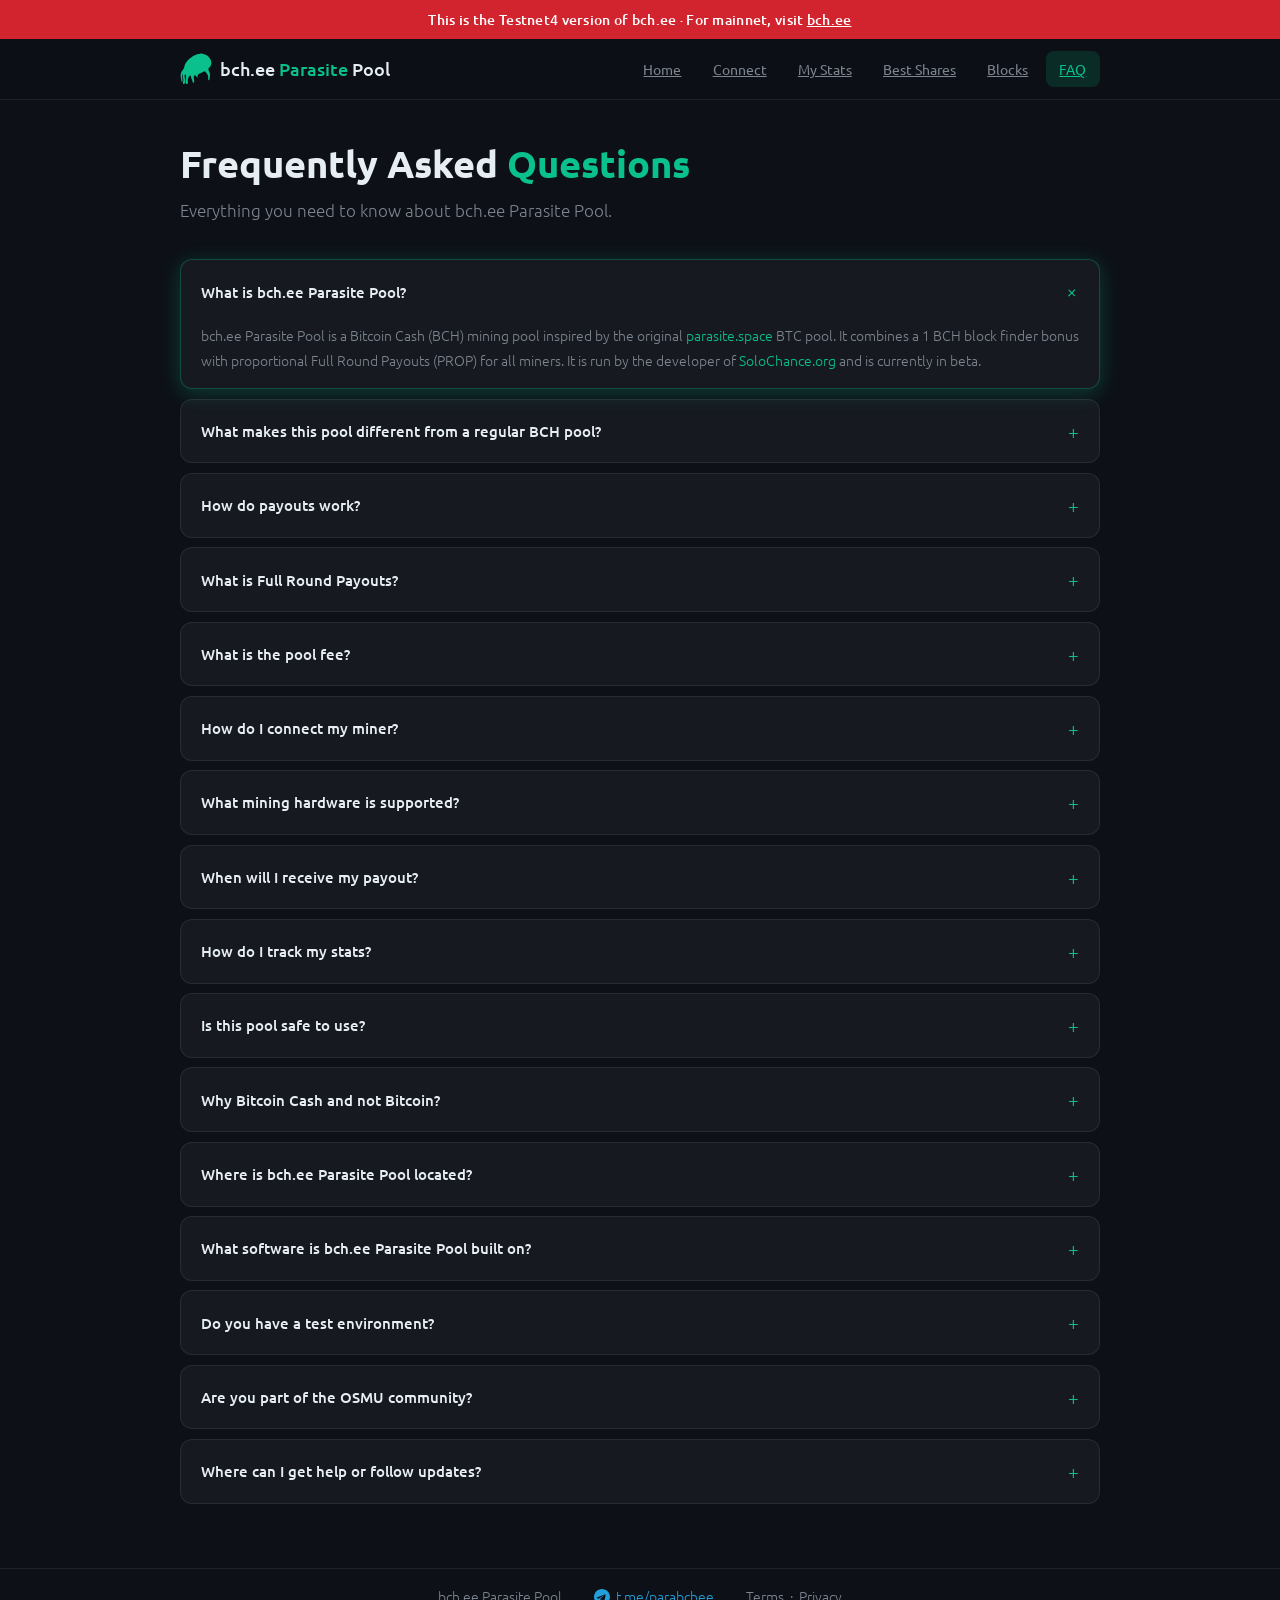
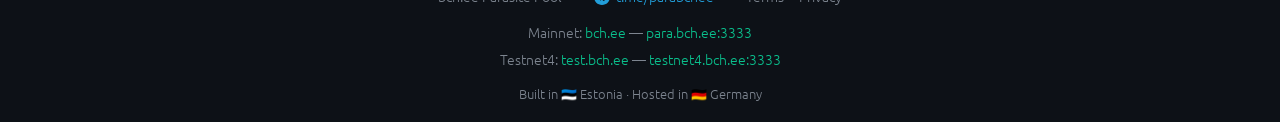
==== faq.html @ 2a112695 "Label footer's testnet line as Testnet4, not Testnet" ====
<!DOCTYPE html>
<html lang="en">
<head>
  <meta charset="UTF-8" />
  <meta name="viewport" content="width=device-width, initial-scale=1.0" />
  <title>FAQ — bch.ee Parasite Pool | Bitcoin Cash Mining Pool</title>
  <meta name="description" content="Frequently asked questions about bch.ee Parasite Pool — how payouts work, fees, hardware, Full Round Payouts, and how to connect your miner." />
  <meta property="og:title" content="FAQ — bch.ee Parasite Pool" />
  <meta property="og:description" content="Everything you need to know about bch.ee Parasite Pool — payouts, fees, hardware support, and how to get started mining Bitcoin Cash." />
  <meta property="og:image" content="https://test.bch.ee/og-image.png" />
  <meta property="og:image:width" content="1200" />
  <meta property="og:image:height" content="630" />
  <meta property="og:url" content="https://test.bch.ee/faq.html" />
  <meta property="og:type" content="website" />
  <meta property="og:site_name" content="bch.ee Parasite Pool" />
  <meta name="twitter:card" content="summary_large_image" />
  <meta name="twitter:title" content="FAQ — bch.ee Parasite Pool" />
  <meta name="twitter:description" content="Frequently asked questions about bch.ee Parasite Pool — how payouts work, fees, hardware, Full Round Payouts, and how to connect your miner." />
  <meta name="twitter:image" content="https://test.bch.ee/og-image.png" />
  <link rel="canonical" href="https://test.bch.ee/faq.html" />
  <link rel="icon" type="image/x-icon" href="favicon.ico" />
  <link rel="icon" type="image/svg+xml" href="logo.svg" />
  <link rel="apple-touch-icon" href="parasite-logo.png" />
  <link rel="preconnect" href="https://fonts.googleapis.com" />
  <link rel="preconnect" href="https://fonts.gstatic.com" crossorigin />
  <link href="https://fonts.googleapis.com/css2?family=Ubuntu:wght@300;400;500;700&family=Ubuntu+Mono&display=swap" rel="stylesheet" />
  <link rel="stylesheet" href="style.css" />
</head>
<body>
<div class="site-topbar">
  <div class="testnet-banner" role="alert">This is the Testnet4 version of bch.ee &middot; For mainnet, visit <a href="https://bch.ee">bch.ee</a></div>

  <header class="header">
    <div class="container header-inner">
      <a href="/" class="logo">
        <img src="logo.svg" alt="bch.ee Parasite Pool" class="logo-icon" />
        <span class="logo-text">bch.ee <span class="accent">Parasite</span> Pool</span>
      </a>
      <nav class="nav">
        <a href="/" class="nav-btn">Home</a>
        <a href="/#connect" class="nav-btn">Connect</a>
        <a href="/#mystats" class="nav-btn">My Stats</a>
        <a href="/#bestshares" class="nav-btn">Best Shares</a>
        <a href="/#blocks" class="nav-btn">Blocks</a>
        <a href="/faq.html" class="nav-btn active">FAQ</a>
      </nav>
    </div>
  </header>
  </div>

  <main class="container">

    <div class="hero">
      <h1>Frequently Asked <span class="accent">Questions</span></h1>
      <p class="hero-sub">Everything you need to know about bch.ee Parasite Pool.</p>
    </div>

    <div class="faq-list">

      <details class="faq-item" open>
        <summary>What is bch.ee Parasite Pool?</summary>
        <p>bch.ee Parasite Pool is a Bitcoin Cash (BCH) mining pool inspired by the original <a href="https://parasite.space" target="_blank" rel="noopener">parasite.space</a> BTC pool. It combines a 1 BCH block finder bonus with proportional Full Round Payouts (PROP) for all miners. It is run by the developer of <a href="https://solochance.org" target="_blank" rel="noopener">SoloChance.org</a> and is currently in beta.</p>
      </details>

      <details class="faq-item">
        <summary>What makes this pool different from a regular BCH pool?</summary>
        <p>Most mining pools fall into one of two camps: <strong>solo pools</strong>, where you chase the full block reward alone with no guarantees, or <strong>proportional pools</strong>, where rewards are shared steadily but there is nothing to get excited about.</p>
        <p>bch.ee Parasite Pool gives you both. Every miner receives their fair proportional share of each block — no luck penalty, no dry spells. And on top of that, whoever finds the block walks away with an extra <strong>1 BCH bonus</strong> paid directly to them. The thrill of winning big, with the stability of regular payouts.</p>
      </details>

      <details class="faq-item">
        <summary>How do payouts work?</summary>
        <p>Every time a block is found, three things happen:</p>
        <ol class="faq-ol">
          <li><strong>1 BCH</strong> is paid to the miner who found the block, directly in the block's coinbase.</li>
          <li><strong>99% of (Block Reward + Tx Fees − 1 BCH)</strong> is split proportionally (PROP) among all miners based on their shares submitted since the last block — no minimum, even 1 sat is paid.</li>
          <li><strong>1%</strong> goes to the pool fee.</li>
        </ol>
        <p>The block finder receives both: the 1 BCH bonus, plus their own proportional share of the 99% like every other miner — all paid in that same coinbase transaction. It's fully trustless — no pool-side ledger to trust, and no ongoing bookkeeping.</p>
      </details>

      <details class="faq-item">
        <summary>What is Full Round Payouts?</summary>
        <p>Full Round means every share submitted since the last block counts toward this round's payout — the window is the round itself, not a fixed number of shares or a fixed time limit that could cut off shares from early in the round or pull in shares from a previous one. One block found starts a new round; the next block found closes it. All shares within that round are counted equally and proportionally — this is known as a PROP (proportional) payment scheme.</p>
      </details>

      <details class="faq-item">
        <summary>What is the pool fee?</summary>
        <p>The effective fee is approximately <strong>~0.7%</strong> of the full block reward. The 1 BCH finder bonus is paid completely fee-free. The 1% fee applies only to the remaining distributable reward — so on a 3.125 BCH block, the fee is taken from 2.125 BCH, not the full amount.</p>
      </details>

      <details class="faq-item">
        <summary>How do I connect my miner?</summary>
        <p>Point your miner at <code>testnet4.bch.ee:3333</code>. Use your BCH address as the username, optionally followed by a worker name: <code>YOUR_BCH_ADDRESS.workername</code>. Password is <code>x</code>. See the <a href="/#connect">Connect page</a> for full examples including Bitaxe.</p>
      </details>

      <details class="faq-item">
        <summary>What mining hardware is supported?</summary>
        <p>Any SHA-256 mining hardware works — ASICs (Antminer, Whatsminer, Bitaxe, nerdQAxe, etc.) and CPU miners (cpuminer-opt). BCH uses the same SHA-256 algorithm as Bitcoin.</p>
      </details>

      <details class="faq-item">
        <summary>When will I receive my payout?</summary>
        <p>There's no separate "sending" step — both the 1 BCH finder bonus and your proportional share are placed directly as outputs in that block's own coinbase transaction the moment it's found. Coinbase outputs are spendable after 100 confirmations (~16.5 hours), per standard Bitcoin rules. There's no minimum payout: even 1 sat is paid, and there's no ongoing bookkeeping to wait on. Since the pool is in beta and has not yet found a block, there are no payouts yet.</p>
      </details>

      <details class="faq-item">
        <summary>How do I track my stats?</summary>
        <p>Go to the <a href="/#mystats">My Stats</a> page and enter your BCH address. It will show your hashrate, shares, and last activity. Stats are only available once the pool node finishes syncing.</p>
      </details>

      <details class="faq-item">
        <summary>Is this pool safe to use?</summary>
        <p>The pool is in beta. It is built on <a href="https://github.com/kanon1989/asicseer-pool" target="_blank" rel="noopener">asicseer-pool</a>, a fork of ckpool — established, open-source pool software. bch.ee Parasite Pool cannot be held responsible for losses, missed payouts, or service interruptions.</p>
      </details>

      <details class="faq-item">
        <summary>Why Bitcoin Cash and not Bitcoin?</summary>
        <p>From the beginning of <a href="https://solochance.org" target="_blank" rel="noopener">SoloChance.org</a>, the goal has always been to serve what is underserved — to find the gap the community hasn't filled yet. When SoloChance.org was being built, <a href="https://solochance.com" target="_blank" rel="noopener">SoloChance.com</a> had already been serving Bitcoin solo mining calculations for years. So the gap was Bitcoin Cash, and that's where SoloChance.org went.</p>
        <p>The same thinking applies here. Bitcoin Cash has regular pools, solo pools — everything you'd expect. The one thing it didn't have was a Parasite pool — something Bitcoin already had with <a href="https://parasite.space" target="_blank" rel="noopener">parasite.space</a>. The model is genuinely exciting, the gap was there, and no one had filled it yet. bch.ee Parasite Pool exists to change that.</p>
      </details>

      <details class="faq-item">
        <summary>Where is bch.ee Parasite Pool located?</summary>
        <p>The pool server runs in Frankfurt, Germany. Invoicing and domain purchases are handled through Estonia, thanks to the <a href="https://e-resident.gov.ee" target="_blank" rel="noopener">Estonian e-Residency</a> programme, which allows individuals to access EU digital services without being a resident. The operator lives somewhere else.</p>
      </details>

      <details class="faq-item">
        <summary>What software is bch.ee Parasite Pool built on?</summary>
        <p>It is built on <a href="https://github.com/cculianu/asicseer-pool" target="_blank" rel="noopener">asicseer-pool</a>, with the necessary modifications made for our setup. Asicseer-pool itself is based on the industry-standard <a href="https://bitbucket.org/ckolivas/ckpool/src/master/" target="_blank" rel="noopener">ckpool</a> by Con Kolivas.</p>
        <p>While on the subject — a sincere thank you to <a href="https://x.com/ckpooldev" target="_blank" rel="noopener">Con Kolivas</a>, the Prometheus of the solo mining space. None of this would exist without his foundational work.</p>
      </details>

      <details class="faq-item">
        <summary>Do you have a test environment?</summary>
        <p>Yes — a Testnet4 version of the pool is always running, using the exact same pool software as production. The only difference is it's connected to a testnet4 node instead of mainnet. You can test mining against it at <a href="https://test.bch.ee" target="_blank" rel="noopener">test.bch.ee</a>, and view found test blocks at <a href="https://test.bch.ee/#blocks" target="_blank" rel="noopener">test.bch.ee/#blocks</a>.</p>
      </details>

      <details class="faq-item">
        <summary>Are you part of the OSMU community?</summary>
        <p><a href="https://osmu.wiki" target="_blank" rel="noopener">OSMU</a> (Open Source Miners United) is a community of people passionate about Bitcoin and open-source mining, built around the belief that knowledge should be shared openly. I was an active member in the early days — it shaped a lot of how I think about mining. Life got busy; learning a new language, preparing to migrate for a better life kept my calendar full, and I gradually became more of a read-only member. But the spirit of that community is very much part of why bch.ee Parasite Pool exists.</p>
        <p>Honestly, one of the things I feel most held back by is something I had no say in — the passport I was born with. I didn't choose my country any more than anyone chooses where they're born. But the consequences are real: no visa to the US, no free movement in the Schengen area, no Bitcoin conferences in Europe or the UK. If I had been born a US, UK, or German citizen, I have no doubt things would have looked very different — I would have shown up, contributed in person, and been far more active. Until I naturalise somewhere that opens those doors, staying on the sidelines is simply the reality.</p>
        <p>To make matters more absurd — even importing a $10 Bitaxe accessory is either outright forbidden or burdened with such substantial import taxes and fees that it becomes economically pointless. The hardware that the rest of the world tinkers with freely is effectively out of reach. Until my circumstances change, I'll be channelling my energy into my own products for fun, and my career to survive — and staying out of it.</p>
        <p>Long story short, I really would like to be an active member, but until then I will be a read-only member and a silent fan.</p>
        <p>I especially want to thank <a href="https://x.com/skot9000" target="_blank" rel="noopener">@skot9000</a>, <a href="https://x.com/wantclue" target="_blank" rel="noopener">@wantclue</a>, <a href="https://www.rgzen.com/index.php" target="_blank" rel="noopener">RGZ Electronics</a>, and <a href="https://www.thesolomining.co/" target="_blank" rel="noopener">The Solo Mining Co.</a> for their kind early help to me and everything they created in this space.</p>
      </details>

      <details class="faq-item">
        <summary>Where can I get help or follow updates?</summary>
        <p>Join our Telegram group: <a href="https://t.me/parabchee" target="_blank" rel="noopener">t.me/parabchee</a></p>
      </details>

    </div>

  </main>

  <footer class="footer">
    <div class="container footer-inner">
      <span>bch.ee Parasite Pool</span>
      <a href="https://t.me/parabchee" target="_blank" rel="noopener" class="tg-footer-link">
        <svg viewBox="0 0 24 24" fill="currentColor" width="16" height="16"><path d="M12 0C5.373 0 0 5.373 0 12s5.373 12 12 12 12-5.373 12-12S18.627 0 12 0zm5.562 8.248-1.97 9.289c-.145.658-.537.818-1.084.508l-3-2.21-1.447 1.394c-.16.16-.295.295-.605.295l.213-3.053 5.56-5.023c.242-.213-.054-.333-.373-.12L7.17 14.498l-2.95-.924c-.64-.204-.657-.64.136-.948l11.57-4.461c.537-.194 1.006.131.836.083z"/></svg>
        t.me/parabchee
      </a>
      <span class="muted">
        <a href="/terms.html" style="color:var(--muted);text-decoration:none;transition:color .2s" onmouseover="this.style.color='var(--accent)'" onmouseout="this.style.color='var(--muted)'">Terms</a>
        &nbsp;·&nbsp;
        <a href="/privacy.html" style="color:var(--muted);text-decoration:none;transition:color .2s" onmouseover="this.style.color='var(--accent)'" onmouseout="this.style.color='var(--muted)'">Privacy</a>
      </span>
    </div>
    <div class="container footer-networks">
      <div>Mainnet: <a href="https://bch.ee" target="_blank" rel="noopener" style="color:var(--accent);text-decoration:none">bch.ee</a> &mdash; <span class="accent">para.bch.ee:3333</span></div>
      <div>Testnet4: <a href="/" style="color:var(--accent);text-decoration:none">test.bch.ee</a> &mdash; <span class="accent">testnet4.bch.ee:3333</span></div>
    </div>
    <div class="container footer-bottom">
      <span class="muted">Built in 🇪🇪 Estonia &middot; Hosted in 🇩🇪 Germany</span>
    </div>
  </footer>

  <script type="application/ld+json">
  {
    "@context": "https://schema.org",
    "@type": "FAQPage",
    "@id": "https://test.bch.ee/faq.html#faqpage",
    "url": "https://test.bch.ee/faq.html",
    "name": "FAQ — bch.ee Parasite Pool",
    "mainEntity": [
      {
        "@type": "Question",
        "name": "What is bch.ee Parasite Pool?",
        "acceptedAnswer": {
          "@type": "Answer",
          "text": "bch.ee Parasite Pool is a Bitcoin Cash (BCH) mining pool that combines a 1 BCH block finder bonus with proportional Full Round Payouts (PROP) for all miners. It is run by the developer of SoloChance.org and is currently in beta."
        }
      },
      {
        "@type": "Question",
        "name": "What makes this pool different from a regular BCH pool?",
        "acceptedAnswer": {
          "@type": "Answer",
          "text": "bch.ee Parasite Pool gives you both solo and proportional rewards. Every miner receives their fair proportional share of each block, and whoever finds the block walks away with an extra 1 BCH bonus. The thrill of winning big, with the stability of regular payouts."
        }
      },
      {
        "@type": "Question",
        "name": "How do payouts work?",
        "acceptedAnswer": {
          "@type": "Answer",
          "text": "Every time a block is found: 1 BCH is paid to the miner who found the block, directly in the block's coinbase; 99% of (Block Reward + Tx Fees − 1 BCH) is split proportionally (PROP) among all miners by shares, with no minimum — even 1 sat is paid; ~0.7% goes to the pool fee (effective, since the 1 BCH finder bonus is fee-free). The block finder receives both the 1 BCH bonus and their proportional share, all in the same coinbase transaction — fully trustless, with no ongoing bookkeeping."
        }
      },
      {
        "@type": "Question",
        "name": "What is Full Round Payouts?",
        "acceptedAnswer": {
          "@type": "Answer",
          "text": "Full Round means every share submitted since the last block counts toward this round's payout — the window is the round itself, not a fixed number of shares or a fixed time limit that could cut off early shares or pull in shares from a previous round. One block starts a new round; the next block closes it. This is known as a PROP (proportional) payment scheme."
        }
      },
      {
        "@type": "Question",
        "name": "What is the pool fee?",
        "acceptedAnswer": {
          "@type": "Answer",
          "text": "The effective fee is approximately ~0.7% of the full block reward. The 1 BCH finder bonus is paid fee-free. The 1% fee applies only to the remaining distributable reward — on a 3.125 BCH block, the fee is taken from 2.125 BCH."
        }
      },
      {
        "@type": "Question",
        "name": "How do I connect my miner?",
        "acceptedAnswer": {
          "@type": "Answer",
          "text": "Point your miner at testnet4.bch.ee:3333. Use your BCH address as the username, optionally followed by a worker name (YOUR_BCH_ADDRESS.workername). Password is x."
        }
      },
      {
        "@type": "Question",
        "name": "What mining hardware is supported?",
        "acceptedAnswer": {
          "@type": "Answer",
          "text": "Any SHA-256 mining hardware works — ASICs (Antminer, Whatsminer, Bitaxe, nerdQAxe, etc.) and CPU miners (cpuminer-opt). BCH uses the same SHA-256 algorithm as Bitcoin."
        }
      },
      {
        "@type": "Question",
        "name": "Where is bch.ee Parasite Pool located?",
        "acceptedAnswer": {
          "@type": "Answer",
          "text": "The pool server runs in Frankfurt, Germany. Invoicing and domain purchases are handled through Estonia via the Estonian e-Residency programme. The operator personally lives in Turkey."
        }
      },
      {
        "@type": "Question",
        "name": "Why Bitcoin Cash and not Bitcoin?",
        "acceptedAnswer": {
          "@type": "Answer",
          "text": "Bitcoin Cash had regular pools and solo pools but no Parasite pool. The model is genuinely exciting, the gap was there, and no one had filled it yet. bch.ee Parasite Pool exists to change that."
        }
      }
    ]
  }
  </script>
</body>
</html>
---- style.css ----
/* ===========================
   BCH Parasite Pool — Styles
   =========================== */

:root {
  --bg:          #0d1117;
  --bg-card:     rgba(255, 255, 255, 0.04);
  --bg-card-hover: rgba(255, 255, 255, 0.07);
  --border:      rgba(255, 255, 255, 0.08);
  --accent:      #0AC18E;
  --accent-dim:  rgba(10, 193, 142, 0.15);
  --accent-glow: rgba(10, 193, 142, 0.25);
  --text:        #e6edf3;
  --muted:       #7d8590;
  --yellow:      #f0b429;
  --yellow-bg:   rgba(240, 180, 41, 0.15);
  --radius:      12px;
  --radius-sm:   8px;
  --blur:        blur(12px);
}

*, *::before, *::after { box-sizing: border-box; margin: 0; padding: 0; }

html { scroll-behavior: smooth; }

body {
  background: var(--bg);
  color: var(--text);
  font-family: 'Ubuntu', sans-serif;
  font-weight: 300;
  font-size: 16px;
  line-height: 1.6;
  min-height: 100vh;
  display: flex;
  flex-direction: column;
}

/* ── Layout ── */

.container {
  max-width: 960px;
  margin: 0 auto;
  padding: 0 1.25rem;
  width: 100%;
}

main.container {
  flex: 1;
  padding-top: 2rem;
  padding-bottom: 4rem;
}

/* ── Testnet banner ── */

.testnet-banner {
  background: #d1242f;
  color: #fff;
  text-align: center;
  font-weight: 500;
  font-size: .9rem;
  padding: .5rem 1rem;
  letter-spacing: .02em;
}

.testnet-banner a {
  color: #fff;
  text-decoration: underline;
}
.testnet-banner a:hover {
  opacity: .8;
}

/* ── Header ── */

.site-topbar {
  position: sticky;
  top: 0;
  z-index: 100;
}

.header {
  background: rgba(13, 17, 23, 0.85);
  backdrop-filter: var(--blur);
  -webkit-backdrop-filter: var(--blur);
  border-bottom: 1px solid var(--border);
}

.header-inner {
  display: flex;
  align-items: center;
  justify-content: space-between;
  height: 60px;
  gap: 1rem;
}

.logo {
  display: flex;
  align-items: center;
  gap: .5rem;
  font-size: 1.1rem;
  font-weight: 500;
  white-space: nowrap;
  user-select: none;
  text-decoration: none;
  color: var(--text);
}

.logo-icon { height: 32px; width: 32px; object-fit: contain; }

.nav {
  display: flex;
  gap: .25rem;
  flex-wrap: wrap;
}

.nav-btn {
  background: transparent;
  border: none;
  color: var(--muted);
  font-family: 'Ubuntu', sans-serif;
  font-size: .9rem;
  font-weight: 400;
  padding: .4rem .85rem;
  border-radius: var(--radius-sm);
  cursor: pointer;
  transition: color .2s, background .2s;
}

.nav-btn:hover { color: var(--text); background: var(--bg-card); }
.nav-btn.active { color: var(--accent); background: var(--accent-dim); }

/* ── Sections ── */

.section { display: none; }
.section.active { display: block; }

/* ── Hero ── */

.hero {
  margin-bottom: 2.25rem;
  padding-top: .5rem;
}

.hero-inner {
  display: flex;
  align-items: center;
  gap: 1.75rem;
}

.hero-bch-logo {
  width: 96px;
  height: 96px;
  flex-shrink: 0;
  border-radius: 50%;
  box-shadow: 0 0 32px rgba(10, 193, 142, 0.3);
}

.hero h1 {
  font-size: clamp(1.6rem, 4vw, 2.4rem);
  font-weight: 700;
  line-height: 1.2;
  margin-bottom: .65rem;
}

.hero-sub {
  color: var(--muted);
  font-size: 1.05rem;
  max-width: 580px;
}

.byline {
  display: inline-flex;
  flex-direction: column;
  align-items: flex-start;
  gap: .2rem;
  font-size: .8rem;
  font-weight: 500;
  text-transform: uppercase;
  letter-spacing: .08em;
  color: #7c74f0;
  background: rgba(79, 70, 229, 0.12);
  border: 1px solid rgba(79, 70, 229, 0.25);
  border-radius: 12px;
  padding: .5rem .85rem;
  margin-bottom: .9rem;
}

.byline-part { white-space: normal; }
.byline-sep  { display: none; }

.byline-link {
  color: #a5a0f5;
  text-decoration: none;
  font-weight: 600;
  transition: color .2s;
}

.byline-link:hover { color: #fff; }

@media (max-width: 480px) {
  .hero-inner { flex-direction: column; align-items: flex-start; gap: 1rem; }
  .hero-bch-logo { width: 72px; height: 72px; }
}

.accent { color: var(--accent); }

/* ── Section title ── */

.section-title {
  font-size: .8rem;
  font-weight: 500;
  text-transform: uppercase;
  letter-spacing: .08em;
  color: var(--muted);
  margin-bottom: 1rem;
  margin-top: 0;
}

/* ── Cards ── */

.card {
  background: var(--bg-card);
  border: 1px solid var(--border);
  border-radius: var(--radius);
  padding: 1.25rem 1.5rem;
  backdrop-filter: var(--blur);
  -webkit-backdrop-filter: var(--blur);
  transition: transform .2s ease, box-shadow .2s ease, background .2s ease;
}

.card:hover {
  transform: translateY(-3px);
  box-shadow: 0 8px 32px var(--accent-glow);
  background: var(--bg-card-hover);
}

.card-grid {
  display: grid;
  grid-template-columns: repeat(auto-fill, minmax(160px, 1fr));
  gap: 1rem;
}

#bch-grid {
  grid-template-columns: repeat(2, minmax(0, 1fr));
}

#stats-grid {
  grid-template-columns: repeat(3, minmax(0, 1fr));
}

#chances-grid {
  grid-template-columns: repeat(4, minmax(0, 1fr));
}

#user-stats-grid,
#user-chance-grid {
  grid-template-columns: repeat(3, minmax(0, 1fr));
}

#user-payout-grid {
  grid-template-columns: repeat(2, minmax(0, 1fr));
}

.card-grid.three-col {
  grid-template-columns: repeat(auto-fill, minmax(240px, 1fr));
}

/* ── Stat Cards ── */

.stat-card {
  text-align: center;
  padding: 1.5rem 1rem;
}

.stat-label {
  font-size: .8rem;
  color: var(--muted);
  text-transform: uppercase;
  letter-spacing: .06em;
  margin-bottom: .4rem;
}

.stat-value {
  font-size: 1.8rem;
  font-weight: 700;
  color: var(--accent);
  line-height: 1.1;
}

.stat-value.skeleton { color: var(--border); }

.stat-change {
  font-size: .82rem;
  font-weight: 500;
  margin-top: .3rem;
}

/* ── Info Cards ── */

.info-card { padding: 1.5rem; }

.info-icon {
  font-size: 1.8rem;
  margin-bottom: .75rem;
}

.info-title {
  font-size: 1rem;
  font-weight: 500;
  margin-bottom: .4rem;
}

.info-desc {
  color: var(--muted);
  font-size: .9rem;
}


.payout-order {
  margin-top: .65rem;
  padding-left: 1.1rem;
  display: flex;
  flex-direction: column;
  gap: .45rem;
  font-size: .85rem;
}

.payout-order li { line-height: 1.4; }

.payout-amount {
  color: var(--accent);
  font-weight: 500;
}

.formula {
  margin-top: .7rem;
  font-family: 'Ubuntu Mono', monospace;
  font-size: .82rem;
  color: var(--accent);
  background: var(--accent-dim);
  border: 1px solid rgba(10,193,142,.2);
  border-radius: var(--radius-sm);
  padding: .4rem .75rem;
  display: inline-block;
  line-height: 1.8;
}

.formula sup, .formula sub {
  font-size: .75em;
}

/* ── Connect Card ── */

.connect-card { display: flex; flex-direction: column; gap: .75rem; }

.connect-row {
  display: flex;
  align-items: center;
  gap: 1rem;
  flex-wrap: wrap;
}

.connect-label {
  min-width: 90px;
  font-size: .85rem;
  color: var(--muted);
  text-transform: uppercase;
  letter-spacing: .05em;
}

code.connect-value {
  font-family: 'Ubuntu Mono', 'Fira Mono', monospace;
  font-size: .95rem;
  color: var(--accent);
  background: var(--accent-dim);
  padding: .2rem .6rem;
  border-radius: var(--radius-sm);
  word-break: break-all;
}

/* ── Config tabs + block ── */

.config-tabs {
  display: flex;
  gap: .375rem;
  margin-bottom: 1rem;
  flex-wrap: wrap;
}

.tab-btn {
  background: transparent;
  border: 1px solid var(--border);
  color: var(--muted);
  font-family: 'Ubuntu', sans-serif;
  font-size: .8rem;
  padding: .3rem .8rem;
  border-radius: var(--radius-sm);
  cursor: pointer;
  transition: color .2s, background .2s, border-color .2s;
}

.tab-btn:hover { color: var(--text); border-color: var(--accent); }
.tab-btn.active {
  color: var(--accent);
  background: var(--accent-dim);
  border-color: var(--accent);
}

.config-block {
  display: none;
  background: rgba(0,0,0,.35);
  border: 1px solid var(--border);
  border-radius: var(--radius-sm);
  padding: 1rem 1.25rem;
  overflow-x: auto;
  font-family: 'Ubuntu Mono', 'Fira Mono', 'Courier New', monospace;
  font-size: .875rem;
  color: var(--text);
  line-height: 1.7;
  white-space: pre;
}

.config-block.active { display: block; }

/* ── Bitaxe UI mockup ── */

.bitaxe-ui {
  display: none;
  background: #1e1e2e;
  border: 1px solid #2d2d44;
  border-radius: 10px;
  padding: 0 !important;
  overflow: hidden;
  font-family: 'Ubuntu', sans-serif;
  width: 100%;
  white-space: normal;
}

.bitaxe-header {
  display: flex;
  align-items: center;
  gap: .6rem;
  background: #16162a;
  padding: .75rem 1.1rem;
  font-size: .95rem;
  font-weight: 500;
  color: #e2e2f0;
  border-bottom: 1px solid #2d2d44;
}

.bitaxe-logo { font-size: 1.1rem; color: #F7931A; }

.bitaxe-ui.active { display: block; }


.bitaxe-form {
  padding: 1rem 1.1rem;
  display: flex;
  flex-direction: column;
  gap: .75rem;
}

.bitaxe-field {
  display: flex;
  flex-direction: column;
  gap: .3rem;
}

.bitaxe-field label {
  font-size: .78rem;
  color: #9090b0;
  font-weight: 500;
  text-transform: uppercase;
  letter-spacing: .05em;
}

.bitaxe-field input {
  background: #13131f;
  border: 1px solid #2d2d44;
  border-radius: 6px;
  color: #e2e2f0;
  font-family: 'Ubuntu Mono', monospace;
  font-size: .88rem;
  padding: .55rem .8rem;
  outline: none;
  width: 100%;
}

.bitaxe-field input:focus { border-color: #F7931A; }



/* ── Avalon UI mockup ── */

.avalon-ui {
  display: none;
  background: #1a1a1a;
  border: 1px solid #333;
  border-radius: 10px;
  padding: 0 !important;
  overflow: hidden;
  font-family: 'Ubuntu', sans-serif;
  width: 100%;
  white-space: normal;
}

.avalon-ui.active { display: block; }

.avalon-header {
  display: flex;
  align-items: center;
  gap: .6rem;
  background: #111;
  padding: .75rem 1.1rem;
  font-size: .95rem;
  font-weight: 500;
  color: #e0e0e0;
  border-bottom: 1px solid #333;
}

.avalon-logo { font-size: 1.1rem; color: #FF6B00; }

.avalon-form {
  padding: 1rem 1.1rem;
  display: flex;
  flex-direction: column;
  gap: .75rem;
}

.avalon-field {
  display: flex;
  flex-direction: column;
  gap: .3rem;
}

.avalon-field label {
  font-size: .78rem;
  color: #888;
  font-weight: 500;
  text-transform: uppercase;
  letter-spacing: .05em;
}

.avalon-field input {
  background: #0d0d0d;
  border: 1px solid #333;
  border-radius: 6px;
  color: #e0e0e0;
  font-family: 'Ubuntu Mono', monospace;
  font-size: .88rem;
  padding: .55rem .8rem;
  outline: none;
  width: 100%;
}

.avalon-field input:focus { border-color: #FF6B00; }

/* ── NiceHash UI ── */

.nicehash-ui {
  display: none;
  background: #1a1a1e;
  border: 1px solid #333;
  border-radius: 10px;
  padding: 0 !important;
  overflow: hidden;
  font-family: 'Ubuntu', sans-serif;
  width: 100%;
  white-space: normal;
}

.nicehash-ui.active { display: block; }

.nicehash-header {
  display: flex;
  align-items: center;
  gap: .6rem;
  background: #111114;
  padding: .75rem 1.1rem;
  font-size: .95rem;
  font-weight: 500;
  color: #e0e0e0;
  border-bottom: 1px solid #333;
}

.nicehash-logo { font-size: 1.1rem; color: #f5a623; }

.nicehash-form {
  padding: 1rem 1.1rem;
  display: flex;
  flex-direction: column;
  gap: .75rem;
}

.nicehash-field {
  display: flex;
  flex-direction: column;
  gap: .3rem;
}

.nicehash-field label {
  font-size: .78rem;
  color: #888;
  font-weight: 500;
  font-style: italic;
}

.nicehash-field input,
.nicehash-field select {
  background: #0d0d0f;
  border: 1px solid #333;
  border-radius: 6px;
  color: #e0e0e0;
  font-family: 'Ubuntu Mono', monospace;
  font-size: .88rem;
  padding: .55rem .8rem;
  outline: none;
  width: 100%;
  -webkit-appearance: none;
}

.nicehash-field input:focus,
.nicehash-field select:focus { border-color: #f5a623; }

.nicehash-row {
  display: flex;
  gap: .75rem;
}

.nicehash-row .nicehash-field:first-child { flex: 2; }
.nicehash-row .nicehash-field:last-child { flex: 1; }

.nicehash-note {
  font-size: .72rem;
  color: #666;
  margin-top: -.2rem;
}

/* ── Braiins Config UI ── */

.braiins-ui {
  display: none;
  background: #1a1a1e;
  border: 1px solid #333;
  border-radius: 10px;
  padding: 0 !important;
  overflow: hidden;
  font-family: 'Ubuntu', sans-serif;
  width: 100%;
  white-space: normal;
}

.braiins-ui.active { display: block; }

.braiins-header {
  display: flex;
  align-items: center;
  gap: .6rem;
  background: #111114;
  padding: .75rem 1.1rem;
  font-size: .95rem;
  font-weight: 500;
  color: #e0e0e0;
  border-bottom: 1px solid #333;
}

.braiins-logo { font-size: 1.1rem; color: #8a6bf0; }

.braiins-form {
  padding: 1rem 1.1rem;
  display: flex;
  flex-direction: column;
  gap: .75rem;
}

.braiins-field {
  display: flex;
  flex-direction: column;
  gap: .3rem;
}

.braiins-field label {
  font-size: .78rem;
  color: #888;
  font-weight: 500;
  font-style: italic;
}

.braiins-field input {
  background: #0d0d0f;
  border: 1px solid #333;
  border-radius: 6px;
  color: #e0e0e0;
  font-family: 'Ubuntu Mono', monospace;
  font-size: .88rem;
  padding: .55rem .8rem;
  outline: none;
  width: 100%;
}

.braiins-field input:focus { border-color: #8a6bf0; }

/* ── Lookup Card ── */

.lookup-card { margin-bottom: 1.5rem; }

.lookup-row {
  display: flex;
  gap: .75rem;
  flex-wrap: wrap;
}

.address-input {
  flex: 1;
  min-width: 0;
  background: rgba(0,0,0,.35);
  border: 1px solid var(--border);
  border-radius: var(--radius-sm);
  color: var(--text);
  font-family: 'Ubuntu Mono', 'Fira Mono', monospace;
  font-size: .9rem;
  padding: .65rem 1rem;
  outline: none;
  transition: border-color .2s, box-shadow .2s;
}

.address-input::placeholder { color: var(--muted); opacity: .6; }

.address-input:focus {
  border-color: var(--accent);
  box-shadow: 0 0 0 3px var(--accent-glow);
}

.input-hint {
  margin-top: .6rem;
  font-size: .82rem;
  color: var(--muted);
  overflow-wrap: break-word;
  word-break: break-all;
}

/* ── Buttons ── */

.btn-primary {
  background: var(--accent);
  color: #000;
  border: none;
  font-family: 'Ubuntu', sans-serif;
  font-size: .9rem;
  font-weight: 500;
  padding: .65rem 1.4rem;
  border-radius: var(--radius-sm);
  cursor: pointer;
  white-space: nowrap;
  transition: opacity .2s, transform .15s;
}

.btn-primary:hover { opacity: .88; transform: translateY(-1px); }
.btn-primary:active { transform: translateY(0); }


/* ── Warming up banner ── */

.warming-banner {
  display: flex;
  align-items: flex-start;
  gap: 1rem;
  background: rgba(10,193,142,.07);
  border: 1px solid rgba(10,193,142,.2);
  border-radius: var(--radius);
  padding: 1.1rem 1.4rem;
  margin-bottom: 1.5rem;
}

.warming-banner.hidden { display: none; }

.warming-icon { font-size: 1.4rem; line-height: 1; }

.warming-banner strong { font-weight: 500; color: var(--accent); }

.warming-banner p {
  color: var(--muted);
  font-size: .9rem;
  margin-top: .2rem;
}

/* ── Block rows ── */

.block-row {
  display: flex;
  align-items: center;
  justify-content: space-between;
  gap: 1rem;
  flex-wrap: wrap;
  padding: 1rem 1.5rem;
  background: var(--bg-card);
  border: 1px solid var(--border);
  border-radius: var(--radius);
  margin-bottom: .75rem;
  transition: transform .2s, box-shadow .2s, background .2s;
  text-decoration: none;
  color: inherit;
}

.block-row:hover {
  transform: translateY(-2px);
  box-shadow: 0 6px 24px var(--accent-glow);
  background: var(--bg-card-hover);
}

.block-height {
  font-size: 1rem;
  font-weight: 500;
  color: var(--accent);
}

.block-hash {
  font-family: 'Ubuntu Mono', monospace;
  font-size: .78rem;
  color: var(--muted);
  word-break: break-all;
}

.block-meta {
  font-size: .82rem;
  color: var(--muted);
  white-space: nowrap;
}

.block-status {
  display: inline-block;
  font-size: .72rem;
  font-weight: 500;
  text-transform: uppercase;
  letter-spacing: .03em;
  padding: .15rem .55rem;
  border-radius: 999px;
  background: var(--yellow-bg);
  color: var(--yellow);
  white-space: nowrap;
}

.block-status.confirmed {
  background: var(--accent-dim);
  color: var(--accent);
}

/* ── Utilities ── */

.hidden { display: none !important; }
.text-center { text-align: center; }
.muted { color: var(--muted); }

/* ── Telegram ── */

.tg-btn {
  display: inline-flex;
  align-items: center;
  gap: .5rem;
  margin-top: 1.1rem;
  background: #229ED9;
  color: #fff;
  text-decoration: none;
  font-size: .9rem;
  font-weight: 500;
  padding: .6rem 1.2rem;
  border-radius: var(--radius-sm);
  transition: opacity .2s, transform .15s;
}

.tg-btn:hover { opacity: .88; transform: translateY(-1px); }

.tg-footer-link {
  display: inline-flex;
  align-items: center;
  gap: .4rem;
  color: #229ED9;
  text-decoration: none;
  font-size: .85rem;
  transition: opacity .2s;
}

.tg-footer-link:hover { opacity: .75; }

/* ── Disclaimer ── */

.disclaimer {
  display: flex;
  align-items: flex-start;
  gap: 1rem;
  background: rgba(240, 180, 41, 0.07);
  border: 1px solid rgba(240, 180, 41, 0.3);
  border-radius: var(--radius);
  padding: 1.1rem 1.4rem;
}

.disclaimer-icon { font-size: 1.3rem; line-height: 1; flex-shrink: 0; }

.disclaimer strong {
  font-weight: 500;
  color: var(--yellow);
  display: block;
  margin-bottom: .35rem;
}

.disclaimer p {
  color: var(--muted);
  font-size: .85rem;
  line-height: 1.6;
  margin: 0;
}

/* ── Workers Table ── */

.workers-table {
  width: 100%;
  border-collapse: collapse;
  font-size: .85rem;
}

.workers-table th {
  text-align: left;
  color: var(--muted);
  font-weight: 500;
  text-transform: uppercase;
  letter-spacing: .05em;
  font-size: .75rem;
  padding: .5rem .75rem;
  border-bottom: 1px solid var(--border);
  white-space: nowrap;
}

.workers-table td {
  padding: .6rem .75rem;
  border-bottom: 1px solid var(--border);
  color: var(--text);
  white-space: nowrap;
}

.workers-table tr:last-child td { border-bottom: none; }

.workers-table td:first-child {
  font-family: 'Ubuntu Mono', monospace;
  color: var(--accent);
  max-width: 160px;
  overflow: hidden;
  text-overflow: ellipsis;
  white-space: nowrap;
}

.workers-table td:not(:first-child) {
  color: var(--muted);
  text-align: right;
}

.workers-table th:not(:first-child) { text-align: right; }

.bs-pending { color: var(--muted); opacity: .4; }

/* Fixed layout + explicit column widths keep the wrapped address column
   from forcing the whole table (and its wrapper) wider than the card. */
#bestshares-table { table-layout: fixed; }
#bestshares-table thead th:nth-child(1) { width: 7%; }
#bestshares-table thead th:nth-child(2) { width: 25%; }
#bestshares-table thead th:nth-child(3) { width: 13%; }
#bestshares-table thead th:nth-child(4) { width: 13%; }
#bestshares-table thead th:nth-child(5) { width: 13%; }
#bestshares-table thead th:nth-child(6) { width: 17%; }
#bestshares-table thead th:nth-child(7) { width: 12%; }

/* Full (unmasked) addresses don't fit the fixed column on one line —
   wrap instead of overflowing into neighboring cells. */
#bestshares-table tbody td:nth-child(2) {
  white-space: normal;
  word-break: break-all;
  text-align: left;
}

.bs-address {
  cursor: pointer;
}
.bs-address:hover {
  color: var(--accent);
  text-decoration: underline;
}

.bs-payout-usd {
  font-size: .75rem;
  color: var(--muted);
  margin-top: .1rem;
}

/* The rank number never needs the worker-name ellipsis/max-width this
   cell inherits from .workers-table td:first-child — let it render in
   full even if the fixed column is tight on very narrow viewports. */
#bestshares-table tbody td:first-child {
  overflow: visible;
  text-overflow: clip;
  max-width: none;
}

.sort-th { cursor: pointer; user-select: none; transition: color .15s; }
.sort-th:hover { color: var(--text); }
.sort-th.sort-active { color: var(--accent); }

#bestshares-table-card:hover {
  transform: none;
  box-shadow: none;
  background: var(--bg-card);
}

#bestshares-table tbody td {
  transition: background .15s;
}
#bestshares-table tbody tr:hover td {
  background: rgba(255, 255, 255, 0.04);
}

#bestshares-table .col-bs     { background: rgba(10, 193, 142, 0.025); }
#bestshares-table .col-payout { background: rgba(240, 180, 41, 0.025); }
#bestshares-table thead .col-bs     { border-top: 2px solid rgba(10, 193, 142, 0.18); }
#bestshares-table thead .col-payout { border-top: 2px solid rgba(240, 180, 41, 0.18); }

.miner-active-icon {
  display: inline-block;
  transform-origin: 75% 75%;
  animation: miner-swing .65s ease-in-out infinite;
}
.miner-idle-icon {
  display: inline-block;
  opacity: .45;
}
@keyframes miner-swing {
  0%, 100% { transform: rotate(-28deg); }
  50%       { transform: rotate(12deg); }
}

/* ── Info tooltip ── */

.info-tip {
  position: relative;
  display: inline-flex;
  align-items: center;
  justify-content: center;
  width: 14px;
  height: 14px;
  margin-left: 5px;
  border-radius: 50%;
  border: 1px solid var(--muted);
  color: var(--muted);
  font-size: 9px;
  font-weight: 700;
  line-height: 1;
  cursor: default;
  vertical-align: middle;
  flex-shrink: 0;
}

.info-tip::after {
  content: attr(data-tip);
  position: absolute;
  bottom: calc(100% + 7px);
  left: 50%;
  transform: translateX(-50%);
  background: #1c2333;
  border: 1px solid rgba(255,255,255,.12);
  color: var(--text);
  font-size: 11px;
  font-weight: 400;
  line-height: 1.4;
  white-space: normal;
  width: max-content;
  max-width: 220px;
  padding: 5px 9px;
  border-radius: 5px;
  pointer-events: none;
  opacity: 0;
  transition: opacity .15s;
  z-index: 10;
}

.info-tip:hover::after { opacity: 1; }

/* ── FAQ ── */

.faq-list {
  display: flex;
  flex-direction: column;
  gap: .6rem;
}

.faq-item {
  background: var(--bg-card);
  border: 1px solid var(--border);
  border-radius: var(--radius);
  overflow: hidden;
  transition: border-color .2s, box-shadow .2s;
}

.faq-item[open] {
  border-color: rgba(10,193,142,.3);
  box-shadow: 0 4px 20px var(--accent-glow);
}

.faq-item summary {
  font-size: .95rem;
  font-weight: 500;
  color: var(--text);
  padding: 1rem 1.25rem;
  cursor: pointer;
  list-style: none;
  display: flex;
  justify-content: space-between;
  align-items: center;
  user-select: none;
}

.faq-item summary::-webkit-details-marker { display: none; }

.faq-item summary::after {
  content: '+';
  color: var(--accent);
  font-size: 1.2rem;
  font-weight: 300;
  transition: transform .2s;
  flex-shrink: 0;
}

.faq-item[open] summary::after {
  transform: rotate(45deg);
}

.faq-item p,
.faq-item ol,
.faq-item ul {
  padding: 0 1.25rem 1rem;
  color: var(--muted);
  font-size: .9rem;
  line-height: 1.7;
}

.faq-item p + p { padding-top: 0; margin-top: -.25rem; }

.faq-item a {
  color: var(--accent);
  text-decoration: none;
}
.faq-item a:hover { text-decoration: underline; }

.faq-item code {
  font-family: 'Ubuntu Mono', monospace;
  font-size: .85rem;
  color: var(--accent);
  background: var(--accent-dim);
  padding: .1rem .4rem;
  border-radius: 4px;
}

.faq-ol, .faq-ul {
  padding-left: 2.5rem !important;
}

.faq-ol li, .faq-ul li { margin-bottom: .3rem; }

.faq-link-btn {
  background: none;
  border: none;
  color: var(--accent);
  font-family: 'Ubuntu', sans-serif;
  font-size: .9rem;
  cursor: pointer;
  padding: 0;
  text-decoration: underline;
}

/* ── Footer ── */

.footer {
  border-top: 1px solid var(--border);
  padding: 1.1rem 0;
  font-size: .85rem;
  color: var(--muted);
}

.footer-inner {
  display: flex;
  align-items: center;
  justify-content: center;
  gap: 2rem;
  flex-wrap: wrap;
}

.footer-networks {
  display: flex;
  flex-direction: column;
  align-items: center;
  gap: .35rem;
  margin-top: .85rem;
  font-size: .85rem;
}

.footer-bottom {
  text-align: center;
  margin-top: .85rem;
  font-size: .8rem;
}

/* ── Responsive ── */

@media (max-width: 780px) {
  #chances-grid {
    grid-template-columns: repeat(2, 1fr);
  }
}

@media (max-width: 600px) {
  .card-grid,
  .card-grid.three-col,
  #bch-grid,
  #stats-grid,
  #chances-grid,
  #user-stats-grid,
  #user-chance-grid,
  #user-payout-grid {
    grid-template-columns: 1fr;
  }

  .header-inner { flex-wrap: wrap; height: auto; padding: .6rem 1.25rem; }

  .hero h1 { font-size: 1.5rem; }

  .lookup-row { flex-direction: column; }
  .btn-primary { width: 100%; }

  .connect-row { flex-direction: column; gap: .25rem; }
  .connect-label { min-width: unset; }

  .footer-inner { flex-direction: column; align-items: center; }
}
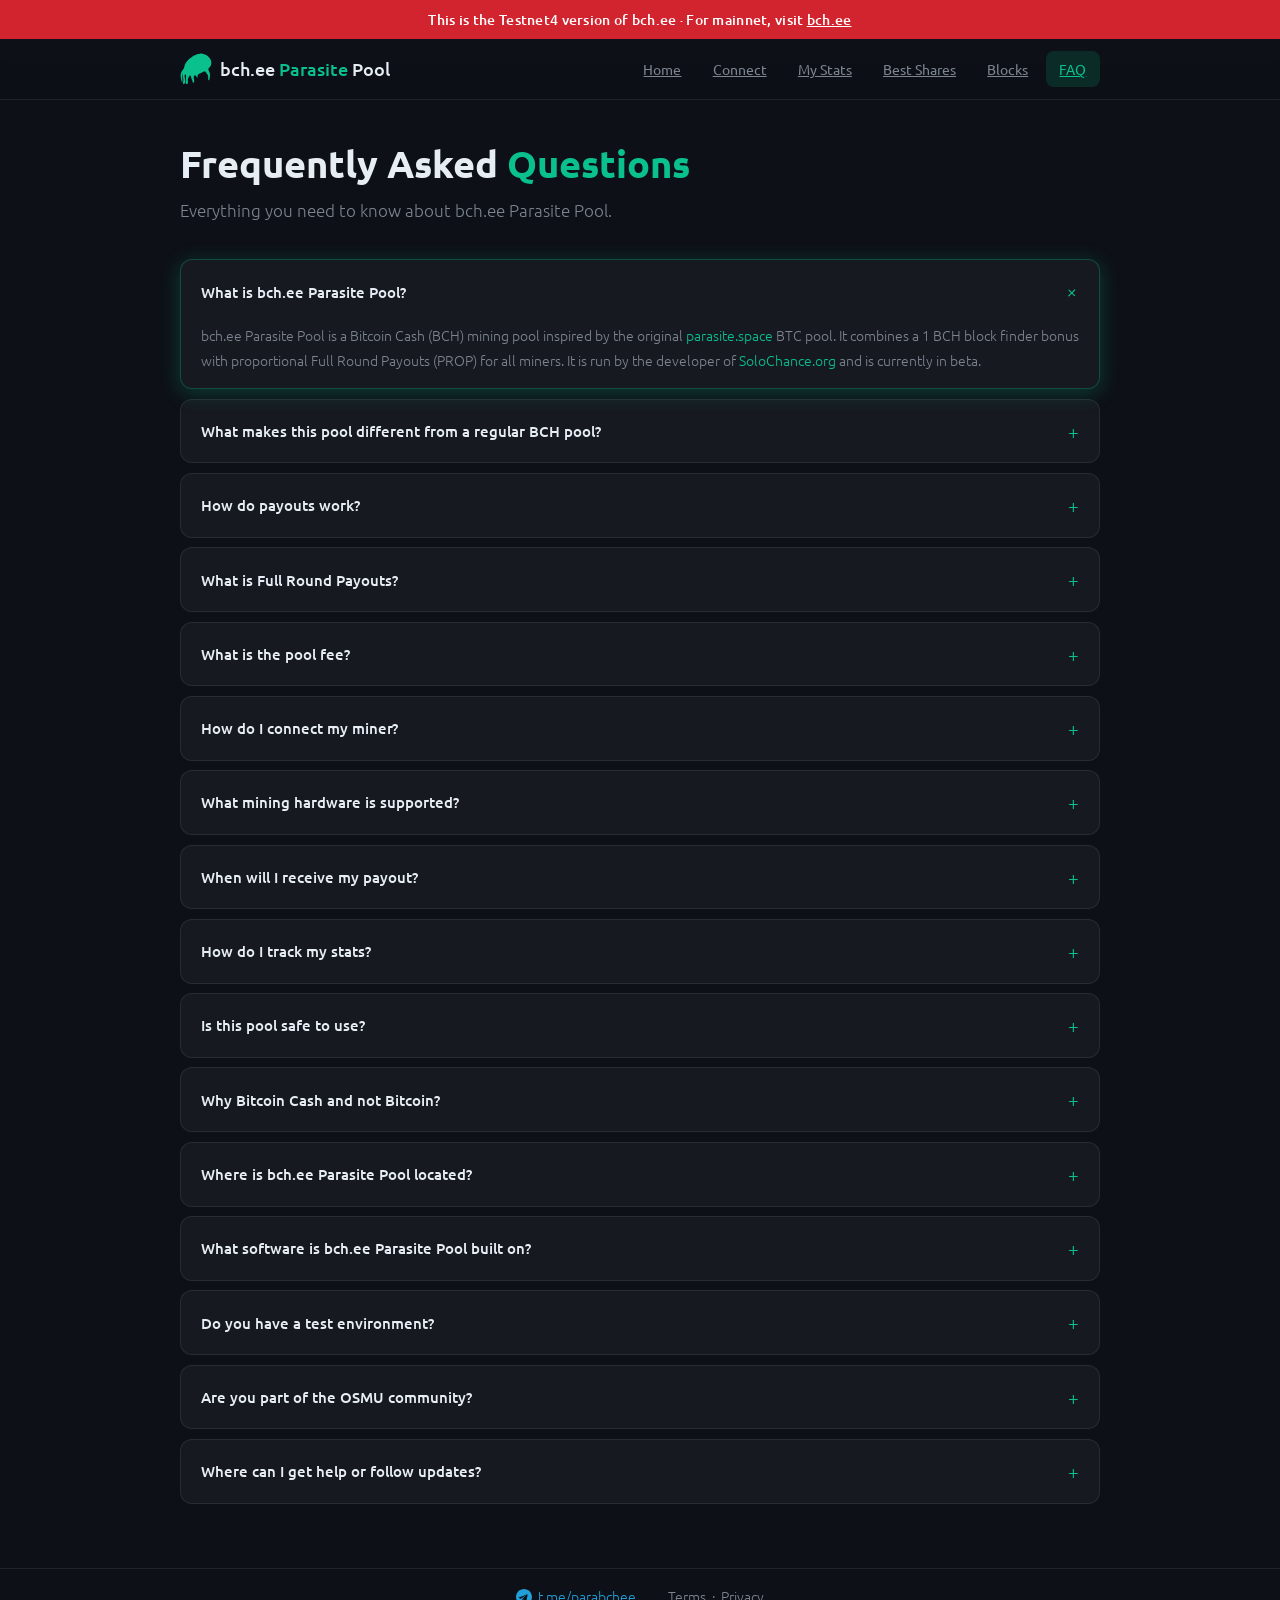
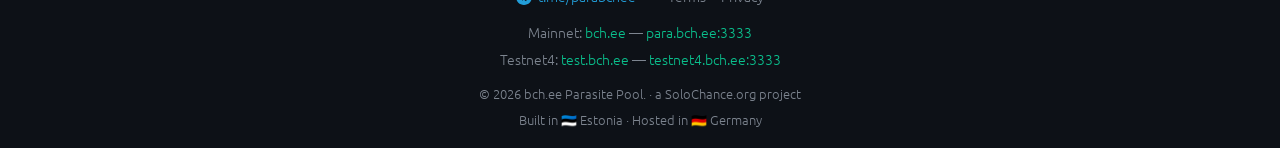
==== commit 0ad12ce9: "Add copyright and SoloChance.org attribution to footer Adds "© 2026 bch.ee Parasite Pool. · a SoloCh" ====
--- a/faq.html
+++ b/faq.html
@@ -156,7 +156,6 @@
 
   <footer class="footer">
     <div class="container footer-inner">
-      <span>bch.ee Parasite Pool</span>
       <a href="https://t.me/parabchee" target="_blank" rel="noopener" class="tg-footer-link">
         <svg viewBox="0 0 24 24" fill="currentColor" width="16" height="16"><path d="M12 0C5.373 0 0 5.373 0 12s5.373 12 12 12 12-5.373 12-12S18.627 0 12 0zm5.562 8.248-1.97 9.289c-.145.658-.537.818-1.084.508l-3-2.21-1.447 1.394c-.16.16-.295.295-.605.295l.213-3.053 5.56-5.023c.242-.213-.054-.333-.373-.12L7.17 14.498l-2.95-.924c-.64-.204-.657-.64.136-.948l11.57-4.461c.537-.194 1.006.131.836.083z"/></svg>
         t.me/parabchee
@@ -172,7 +171,8 @@
       <div>Testnet4: <a href="/" style="color:var(--accent);text-decoration:none">test.bch.ee</a> &mdash; <span class="accent">testnet4.bch.ee:3333</span></div>
     </div>
     <div class="container footer-bottom">
-      <span class="muted">Built in 🇪🇪 Estonia &middot; Hosted in 🇩🇪 Germany</span>
+      <div>&copy; 2026 bch.ee Parasite Pool. &middot; a <a href="https://solochance.org" target="_blank" rel="noopener" class="footer-solochance-link">SoloChance.org</a> project</div>
+      <div>Built in 🇪🇪 Estonia &middot; Hosted in 🇩🇪 Germany</div>
     </div>
   </footer>
 
--- a/style.css
+++ b/style.css
@@ -14,6 +14,7 @@
   --muted:       #7d8590;
   --yellow:      #f0b429;
   --yellow-bg:   rgba(240, 180, 41, 0.15);
+  --block:       #58a6ff;
   --radius:      12px;
   --radius-sm:   8px;
   --blur:        blur(12px);
@@ -808,6 +809,10 @@
   background: var(--bg-card-hover);
 }
 
+.block-row > div {
+  min-width: 0;
+}
+
 .block-height {
   font-size: 1rem;
   font-weight: 500;
@@ -824,7 +829,7 @@
 .block-meta {
   font-size: .82rem;
   color: var(--muted);
-  white-space: nowrap;
+  overflow-wrap: anywhere;
 }
 
 .block-status {
@@ -844,6 +849,194 @@
   background: var(--accent-dim);
   color: var(--accent);
 }
+
+.blocks-pagination {
+  display: flex;
+  align-items: center;
+  justify-content: center;
+  gap: 1rem;
+  margin-top: 1.5rem;
+}
+
+.page-btn {
+  background: transparent;
+  border: 1px solid var(--border);
+  color: var(--text);
+  font-family: 'Ubuntu', sans-serif;
+  font-size: .85rem;
+  padding: .45rem 1rem;
+  border-radius: var(--radius-sm);
+  cursor: pointer;
+  transition: color .2s, border-color .2s;
+}
+.page-btn:hover:not(:disabled) { color: var(--accent); border-color: var(--accent); }
+.page-btn:disabled { opacity: .35; cursor: default; }
+
+.page-info { color: var(--muted); font-size: .85rem; }
+
+/* ── Pool chart ── */
+
+.chart-card {
+  margin-bottom: 2rem;
+}
+
+.chart-card:hover {
+  transform: none;
+  box-shadow: none;
+  background: var(--bg-card);
+}
+
+.chart-card.fullscreen {
+  position: fixed;
+  inset: 0;
+  z-index: 500;
+  margin: 0;
+  border-radius: 0;
+  display: flex;
+  flex-direction: column;
+  background: var(--bg);
+  backdrop-filter: none;
+  -webkit-backdrop-filter: none;
+}
+
+.chart-card.fullscreen .chart-wrap {
+  flex: 1 1 auto;
+  height: auto;
+}
+
+body.chart-fullscreen-lock {
+  overflow: hidden;
+}
+
+.chart-header {
+  display: flex;
+  align-items: baseline;
+  justify-content: space-between;
+  flex-wrap: wrap;
+  gap: .5rem;
+  margin-bottom: .75rem;
+}
+
+.chart-title {
+  font-size: .95rem;
+  font-weight: 500;
+  color: var(--text);
+}
+
+.chart-window {
+  font-size: .78rem;
+  font-weight: 400;
+  color: var(--muted);
+}
+
+.chart-legend {
+  display: flex;
+  align-items: center;
+  gap: 1rem;
+  font-size: .78rem;
+  color: var(--muted);
+}
+
+.chart-fullscreen-btn {
+  display: inline-flex;
+  align-items: center;
+  justify-content: center;
+  width: 1.75rem;
+  height: 1.75rem;
+  padding: 0;
+  background: transparent;
+  border: 1px solid var(--border);
+  border-radius: var(--radius-sm);
+  color: var(--muted);
+  cursor: pointer;
+  transition: color .2s, border-color .2s, background .2s;
+}
+
+.chart-fullscreen-btn:hover,
+.chart-fullscreen-btn.active {
+  color: var(--accent);
+  border-color: var(--accent);
+  background: var(--accent-dim);
+}
+
+.chart-fullscreen-btn .icon-compress { display: none; }
+.chart-fullscreen-btn.active .icon-expand { display: none; }
+.chart-fullscreen-btn.active .icon-compress { display: block; }
+
+.legend-item {
+  display: inline-flex;
+  align-items: center;
+  gap: .35rem;
+}
+
+.legend-swatch {
+  width: .6rem;
+  height: .6rem;
+  border-radius: 2px;
+  display: inline-block;
+}
+
+.legend-hashrate { background: var(--accent); }
+.legend-workers  { background: var(--yellow); }
+.legend-blocks   { background: var(--block); border-radius: 50%; }
+
+.chart-wrap {
+  position: relative;
+  height: 220px;
+}
+
+.chart-message {
+  position: absolute;
+  inset: 0;
+  display: flex;
+  align-items: center;
+  justify-content: center;
+  color: var(--muted);
+  font-size: .85rem;
+  text-align: center;
+  padding: 0 1rem;
+}
+
+.chart-svg {
+  width: 100%;
+  height: 100%;
+  overflow: visible;
+  cursor: crosshair;
+}
+
+.chart-svg .grid-line   { stroke: var(--border); stroke-width: 1; }
+.chart-svg .axis-label  { fill: var(--muted); font-size: 9px; font-family: 'Ubuntu', sans-serif; }
+.chart-svg .hashrate-area { fill: var(--accent-dim); }
+.chart-svg .hashrate-line { fill: none; stroke: var(--accent); stroke-width: 2; stroke-linejoin: round; stroke-linecap: round; }
+.chart-svg .workers-line  { fill: none; stroke: var(--yellow); stroke-width: 1.5; stroke-dasharray: 4 3; stroke-linejoin: round; stroke-linecap: round; }
+.chart-svg .hashrate-area { stroke-linejoin: round; }
+.chart-svg .crosshair     { stroke: var(--border); stroke-width: 1; }
+.chart-svg .block-line    { stroke: var(--block); stroke-opacity: .3; stroke-width: 1; }
+.chart-svg .block-dot     { fill: var(--block); stroke: var(--bg); stroke-width: 1; cursor: pointer; }
+.chart-svg .block-dot.unconfirmed { fill: var(--bg); stroke: var(--block); stroke-width: 1.5; }
+.chart-svg .block-label   { fill: var(--block); font-size: 8px; font-family: 'Ubuntu', sans-serif; }
+.chart-svg .dot-hashrate  { fill: var(--accent); }
+.chart-svg .dot-workers   { fill: var(--yellow); }
+
+.chart-tooltip {
+  position: absolute;
+  top: 0;
+  left: 0;
+  pointer-events: none;
+  background: #151b23;
+  border: 1px solid var(--border);
+  border-radius: var(--radius-sm);
+  padding: .5rem .65rem;
+  font-size: .78rem;
+  line-height: 1.5;
+  white-space: nowrap;
+  transform: translate(-50%, -100%);
+  z-index: 5;
+}
+
+.chart-tooltip .tooltip-time     { color: var(--muted); margin-bottom: .15rem; }
+.chart-tooltip .tooltip-hashrate { color: var(--accent); }
+.chart-tooltip .tooltip-workers  { color: var(--yellow); }
 
 /* ── Utilities ── */
 
@@ -1205,6 +1398,22 @@
   font-size: .8rem;
 }
 
+.footer-bottom > div + div {
+  margin-top: .3rem;
+}
+
+.footer-solochance-link {
+  color: var(--muted);
+  text-decoration: none;
+  transition: color .2s;
+}
+
+/* Matches solo100.org's own footer hover color (Bitcoin orange), not this
+   site's green --accent, since it's a nod to that sister project's branding. */
+.footer-solochance-link:hover {
+  color: #F7931A;
+}
+
 /* ── Responsive ── */
 
 @media (max-width: 780px) {
@@ -1235,5 +1444,8 @@
   .connect-row { flex-direction: column; gap: .25rem; }
   .connect-label { min-width: unset; }
 
+  .chart-wrap { height: 170px; }
+  .chart-fullscreen-btn { display: none; }
+
   .footer-inner { flex-direction: column; align-items: center; }
 }
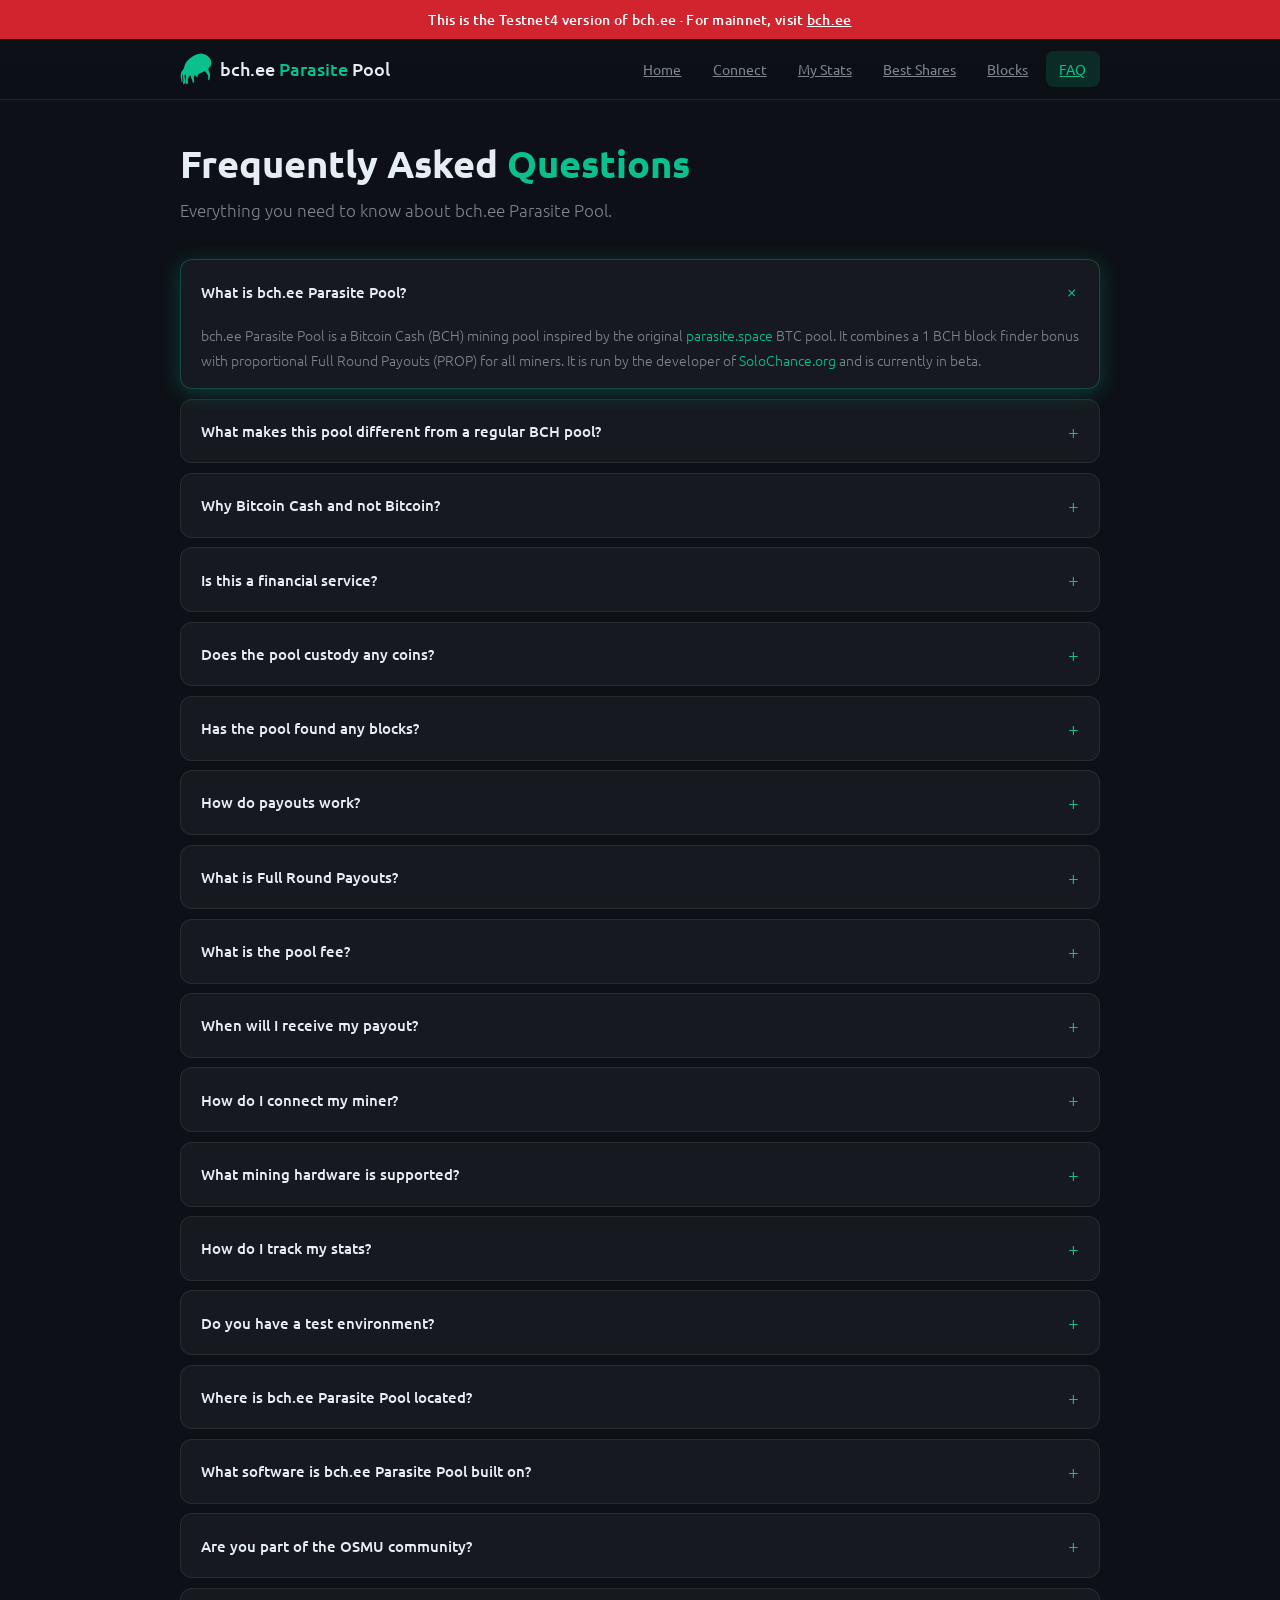
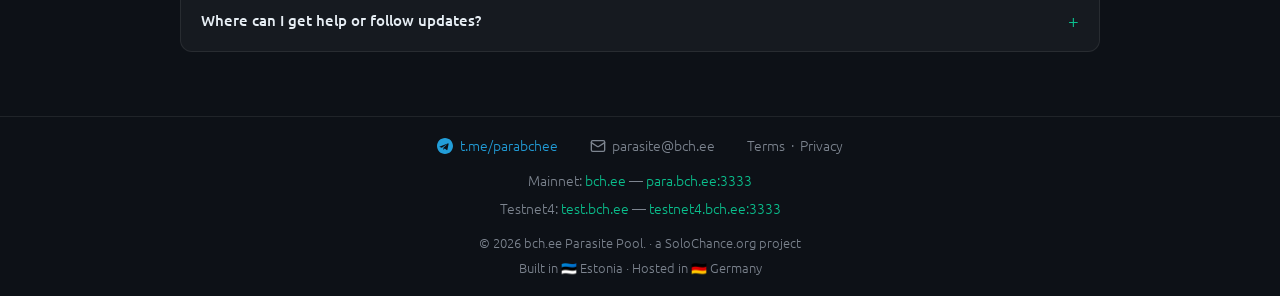
==== commit 25ee96d6: "Add contact email, legal-protection FAQs, and regroup the FAQ - Add parasite@bch.ee to the footer (a" ====
--- a/faq.html
+++ b/faq.html
@@ -69,6 +69,27 @@
       </details>
 
       <details class="faq-item">
+        <summary>Why Bitcoin Cash and not Bitcoin?</summary>
+        <p>From the beginning of <a href="https://solochance.org" target="_blank" rel="noopener">SoloChance.org</a>, the goal has always been to serve what is underserved — to find the gap the community hasn't filled yet. When SoloChance.org was being built, <a href="https://solochance.com" target="_blank" rel="noopener">SoloChance.com</a> had already been serving Bitcoin solo mining calculations for years. So the gap was Bitcoin Cash, and that's where SoloChance.org went.</p>
+        <p>The same thinking applies here. Bitcoin Cash has regular pools, solo pools — everything you'd expect. The one thing it didn't have was a Parasite pool — something Bitcoin already had with <a href="https://parasite.space" target="_blank" rel="noopener">parasite.space</a>. The model is genuinely exciting, the gap was there, and no one had filled it yet. bch.ee Parasite Pool exists to change that.</p>
+      </details>
+
+      <details class="faq-item">
+        <summary>Is this a financial service?</summary>
+        <p>No — bch.ee Parasite Pool is mining pool software and a coinbase distribution service, not a financial service in any way. It does not accept deposits, hold balances, or manage funds on anyone's behalf. Both the finder bonus and each miner's proportional share are placed directly as outputs in the block's own coinbase transaction by the pool software the moment a block is found — the pool itself is never a party to that transfer.</p>
+      </details>
+
+      <details class="faq-item">
+        <summary>Does the pool custody any coins?</summary>
+        <p>No, it does not custody any coins in any way. Payment is enforced by Bitcoin Cash's own consensus rules through the coinbase transaction, not by the pool operator — the pool software never holds, controls, or has the ability to move, withhold, or redirect any coins at any point.</p>
+      </details>
+
+      <details class="faq-item">
+        <summary>Has the pool found any blocks?</summary>
+        <p>Yes — the first block was found on August 9, 2026 at 23:18:42, as block #963375. See it and every block found since on the <a href="/#blocks">Blocks page</a>.</p>
+      </details>
+
+      <details class="faq-item">
         <summary>How do payouts work?</summary>
         <p>Every time a block is found, three things happen:</p>
         <ol class="faq-ol">
@@ -90,6 +111,11 @@
       </details>
 
       <details class="faq-item">
+        <summary>When will I receive my payout?</summary>
+        <p>There's no separate "sending" step — both the 1 BCH finder bonus and your proportional share are placed directly as outputs in that block's own coinbase transaction the moment it's found. Coinbase outputs are spendable after 100 confirmations (~16.5 hours), per standard Bitcoin rules. There's no minimum payout: even 1 sat is paid, and there's no ongoing bookkeeping to wait on.</p>
+      </details>
+
+      <details class="faq-item">
         <summary>How do I connect my miner?</summary>
         <p>Point your miner at <code>testnet4.bch.ee:3333</code>. Use your BCH address as the username, optionally followed by a worker name: <code>YOUR_BCH_ADDRESS.workername</code>. Password is <code>x</code>. See the <a href="/#connect">Connect page</a> for full examples including Bitaxe.</p>
       </details>
@@ -100,24 +126,13 @@
       </details>
 
       <details class="faq-item">
-        <summary>When will I receive my payout?</summary>
-        <p>There's no separate "sending" step — both the 1 BCH finder bonus and your proportional share are placed directly as outputs in that block's own coinbase transaction the moment it's found. Coinbase outputs are spendable after 100 confirmations (~16.5 hours), per standard Bitcoin rules. There's no minimum payout: even 1 sat is paid, and there's no ongoing bookkeeping to wait on. Since the pool is in beta and has not yet found a block, there are no payouts yet.</p>
-      </details>
-
-      <details class="faq-item">
         <summary>How do I track my stats?</summary>
         <p>Go to the <a href="/#mystats">My Stats</a> page and enter your BCH address. It will show your hashrate, shares, and last activity. Stats are only available once the pool node finishes syncing.</p>
       </details>
 
       <details class="faq-item">
-        <summary>Is this pool safe to use?</summary>
-        <p>The pool is in beta. It is built on <a href="https://github.com/kanon1989/asicseer-pool" target="_blank" rel="noopener">asicseer-pool</a>, a fork of ckpool — established, open-source pool software. bch.ee Parasite Pool cannot be held responsible for losses, missed payouts, or service interruptions.</p>
-      </details>
-
-      <details class="faq-item">
-        <summary>Why Bitcoin Cash and not Bitcoin?</summary>
-        <p>From the beginning of <a href="https://solochance.org" target="_blank" rel="noopener">SoloChance.org</a>, the goal has always been to serve what is underserved — to find the gap the community hasn't filled yet. When SoloChance.org was being built, <a href="https://solochance.com" target="_blank" rel="noopener">SoloChance.com</a> had already been serving Bitcoin solo mining calculations for years. So the gap was Bitcoin Cash, and that's where SoloChance.org went.</p>
-        <p>The same thinking applies here. Bitcoin Cash has regular pools, solo pools — everything you'd expect. The one thing it didn't have was a Parasite pool — something Bitcoin already had with <a href="https://parasite.space" target="_blank" rel="noopener">parasite.space</a>. The model is genuinely exciting, the gap was there, and no one had filled it yet. bch.ee Parasite Pool exists to change that.</p>
+        <summary>Do you have a test environment?</summary>
+        <p>Yes — a Testnet4 version of the pool is always running, using the exact same pool software as production. The only difference is it's connected to a testnet4 node instead of mainnet. You can test mining against it at <a href="https://test.bch.ee" target="_blank" rel="noopener">test.bch.ee</a>, and view found test blocks at <a href="https://test.bch.ee/#blocks" target="_blank" rel="noopener">test.bch.ee/#blocks</a>.</p>
       </details>
 
       <details class="faq-item">
@@ -129,11 +144,6 @@
         <summary>What software is bch.ee Parasite Pool built on?</summary>
         <p>It is built on <a href="https://github.com/cculianu/asicseer-pool" target="_blank" rel="noopener">asicseer-pool</a>, with the necessary modifications made for our setup. Asicseer-pool itself is based on the industry-standard <a href="https://bitbucket.org/ckolivas/ckpool/src/master/" target="_blank" rel="noopener">ckpool</a> by Con Kolivas.</p>
         <p>While on the subject — a sincere thank you to <a href="https://x.com/ckpooldev" target="_blank" rel="noopener">Con Kolivas</a>, the Prometheus of the solo mining space. None of this would exist without his foundational work.</p>
-      </details>
-
-      <details class="faq-item">
-        <summary>Do you have a test environment?</summary>
-        <p>Yes — a Testnet4 version of the pool is always running, using the exact same pool software as production. The only difference is it's connected to a testnet4 node instead of mainnet. You can test mining against it at <a href="https://test.bch.ee" target="_blank" rel="noopener">test.bch.ee</a>, and view found test blocks at <a href="https://test.bch.ee/#blocks" target="_blank" rel="noopener">test.bch.ee/#blocks</a>.</p>
       </details>
 
       <details class="faq-item">
@@ -147,7 +157,7 @@
 
       <details class="faq-item">
         <summary>Where can I get help or follow updates?</summary>
-        <p>Join our Telegram group: <a href="https://t.me/parabchee" target="_blank" rel="noopener">t.me/parabchee</a></p>
+        <p>Join our Telegram group: <a href="https://t.me/parabchee" target="_blank" rel="noopener">t.me/parabchee</a>, or email us at <a href="mailto:parasite@bch.ee">parasite@bch.ee</a>.</p>
       </details>
 
     </div>
@@ -159,6 +169,10 @@
       <a href="https://t.me/parabchee" target="_blank" rel="noopener" class="tg-footer-link">
         <svg viewBox="0 0 24 24" fill="currentColor" width="16" height="16"><path d="M12 0C5.373 0 0 5.373 0 12s5.373 12 12 12 12-5.373 12-12S18.627 0 12 0zm5.562 8.248-1.97 9.289c-.145.658-.537.818-1.084.508l-3-2.21-1.447 1.394c-.16.16-.295.295-.605.295l.213-3.053 5.56-5.023c.242-.213-.054-.333-.373-.12L7.17 14.498l-2.95-.924c-.64-.204-.657-.64.136-.948l11.57-4.461c.537-.194 1.006.131.836.083z"/></svg>
         t.me/parabchee
+      </a>
+      <a href="mailto:parasite@bch.ee" class="email-footer-link">
+        <svg viewBox="0 0 24 24" fill="none" stroke="currentColor" stroke-width="2" stroke-linecap="round" stroke-linejoin="round" width="16" height="16"><rect x="2" y="4" width="20" height="16" rx="2"/><path d="m22 7-8.97 5.7a1.94 1.94 0 0 1-2.06 0L2 7"/></svg>
+        parasite@bch.ee
       </a>
       <span class="muted">
         <a href="/terms.html" style="color:var(--muted);text-decoration:none;transition:color .2s" onmouseover="this.style.color='var(--accent)'" onmouseout="this.style.color='var(--muted)'">Terms</a>
@@ -189,7 +203,7 @@
         "name": "What is bch.ee Parasite Pool?",
         "acceptedAnswer": {
           "@type": "Answer",
-          "text": "bch.ee Parasite Pool is a Bitcoin Cash (BCH) mining pool that combines a 1 BCH block finder bonus with proportional Full Round Payouts (PROP) for all miners. It is run by the developer of SoloChance.org and is currently in beta."
+          "text": "bch.ee Parasite Pool is a Bitcoin Cash (BCH) mining pool inspired by the original parasite.space BTC pool. It combines a 1 BCH block finder bonus with proportional Full Round Payouts (PROP) for all miners. It is run by the developer of SoloChance.org and is currently in beta."
         }
       },
       {
@@ -197,7 +211,39 @@
         "name": "What makes this pool different from a regular BCH pool?",
         "acceptedAnswer": {
           "@type": "Answer",
-          "text": "bch.ee Parasite Pool gives you both solo and proportional rewards. Every miner receives their fair proportional share of each block, and whoever finds the block walks away with an extra 1 BCH bonus. The thrill of winning big, with the stability of regular payouts."
+          "text": "Most mining pools fall into one of two camps: solo pools, where you chase the full block reward alone with no guarantees, or proportional pools, where rewards are shared steadily but there is nothing to get excited about. bch.ee Parasite Pool gives you both. Every miner receives their fair proportional share of each block \u2014 no luck penalty, no dry spells. And on top of that, whoever finds the block walks away with an extra 1 BCH bonus paid directly to them. The thrill of winning big, with the stability of regular payouts."
+        }
+      },
+      {
+        "@type": "Question",
+        "name": "Why Bitcoin Cash and not Bitcoin?",
+        "acceptedAnswer": {
+          "@type": "Answer",
+          "text": "From the beginning of SoloChance.org, the goal has always been to serve what is underserved \u2014 to find the gap the community hasn't filled yet. When SoloChance.org was being built, SoloChance.com had already been serving Bitcoin solo mining calculations for years. So the gap was Bitcoin Cash, and that's where SoloChance.org went. The same thinking applies here. Bitcoin Cash has regular pools, solo pools \u2014 everything you'd expect. The one thing it didn't have was a Parasite pool \u2014 something Bitcoin already had with parasite.space. The model is genuinely exciting, the gap was there, and no one had filled it yet. bch.ee Parasite Pool exists to change that."
+        }
+      },
+      {
+        "@type": "Question",
+        "name": "Is this a financial service?",
+        "acceptedAnswer": {
+          "@type": "Answer",
+          "text": "No \u2014 bch.ee Parasite Pool is mining pool software and a coinbase distribution service, not a financial service in any way. It does not accept deposits, hold balances, or manage funds on anyone's behalf. Both the finder bonus and each miner's proportional share are placed directly as outputs in the block's own coinbase transaction by the pool software the moment a block is found \u2014 the pool itself is never a party to that transfer."
+        }
+      },
+      {
+        "@type": "Question",
+        "name": "Does the pool custody any coins?",
+        "acceptedAnswer": {
+          "@type": "Answer",
+          "text": "No, it does not custody any coins in any way. Payment is enforced by Bitcoin Cash's own consensus rules through the coinbase transaction, not by the pool operator \u2014 the pool software never holds, controls, or has the ability to move, withhold, or redirect any coins at any point."
+        }
+      },
+      {
+        "@type": "Question",
+        "name": "Has the pool found any blocks?",
+        "acceptedAnswer": {
+          "@type": "Answer",
+          "text": "Yes \u2014 the first block was found on August 9, 2026 at 23:18:42, as block #963375. See it and every block found since on the Blocks page."
         }
       },
       {
@@ -205,7 +251,7 @@
         "name": "How do payouts work?",
         "acceptedAnswer": {
           "@type": "Answer",
-          "text": "Every time a block is found: 1 BCH is paid to the miner who found the block, directly in the block's coinbase; 99% of (Block Reward + Tx Fees − 1 BCH) is split proportionally (PROP) among all miners by shares, with no minimum — even 1 sat is paid; ~0.7% goes to the pool fee (effective, since the 1 BCH finder bonus is fee-free). The block finder receives both the 1 BCH bonus and their proportional share, all in the same coinbase transaction — fully trustless, with no ongoing bookkeeping."
+          "text": "Every time a block is found, three things happen: 1 BCH is paid to the miner who found the block, directly in the block's coinbase; 99% of (Block Reward + Tx Fees \u2212 1 BCH) is split proportionally (PROP) among all miners based on their shares submitted since the last block \u2014 no minimum, even 1 sat is paid; 1% goes to the pool fee. The block finder receives both: the 1 BCH bonus, plus their own proportional share of the 99% like every other miner \u2014 all paid in that same coinbase transaction. It's fully trustless \u2014 no pool-side ledger to trust, and no ongoing bookkeeping."
         }
       },
       {
@@ -213,7 +259,7 @@
         "name": "What is Full Round Payouts?",
         "acceptedAnswer": {
           "@type": "Answer",
-          "text": "Full Round means every share submitted since the last block counts toward this round's payout — the window is the round itself, not a fixed number of shares or a fixed time limit that could cut off early shares or pull in shares from a previous round. One block starts a new round; the next block closes it. This is known as a PROP (proportional) payment scheme."
+          "text": "Full Round means every share submitted since the last block counts toward this round's payout \u2014 the window is the round itself, not a fixed number of shares or a fixed time limit that could cut off shares from early in the round or pull in shares from a previous one. One block found starts a new round; the next block found closes it. All shares within that round are counted equally and proportionally \u2014 this is known as a PROP (proportional) payment scheme."
         }
       },
       {
@@ -221,7 +267,15 @@
         "name": "What is the pool fee?",
         "acceptedAnswer": {
           "@type": "Answer",
-          "text": "The effective fee is approximately ~0.7% of the full block reward. The 1 BCH finder bonus is paid fee-free. The 1% fee applies only to the remaining distributable reward — on a 3.125 BCH block, the fee is taken from 2.125 BCH."
+          "text": "The effective fee is approximately ~0.7% of the full block reward. The 1 BCH finder bonus is paid completely fee-free. The 1% fee applies only to the remaining distributable reward \u2014 so on a 3.125 BCH block, the fee is taken from 2.125 BCH, not the full amount."
+        }
+      },
+      {
+        "@type": "Question",
+        "name": "When will I receive my payout?",
+        "acceptedAnswer": {
+          "@type": "Answer",
+          "text": "There's no separate \"sending\" step \u2014 both the 1 BCH finder bonus and your proportional share are placed directly as outputs in that block's own coinbase transaction the moment it's found. Coinbase outputs are spendable after 100 confirmations (~16.5 hours), per standard Bitcoin rules. There's no minimum payout: even 1 sat is paid, and there's no ongoing bookkeeping to wait on."
         }
       },
       {
@@ -229,7 +283,7 @@
         "name": "How do I connect my miner?",
         "acceptedAnswer": {
           "@type": "Answer",
-          "text": "Point your miner at testnet4.bch.ee:3333. Use your BCH address as the username, optionally followed by a worker name (YOUR_BCH_ADDRESS.workername). Password is x."
+          "text": "Point your miner at testnet4.bch.ee:3333. Use your BCH address as the username, optionally followed by a worker name: YOUR_BCH_ADDRESS.workername. Password is x. See the Connect page for full examples including Bitaxe."
         }
       },
       {
@@ -237,7 +291,23 @@
         "name": "What mining hardware is supported?",
         "acceptedAnswer": {
           "@type": "Answer",
-          "text": "Any SHA-256 mining hardware works — ASICs (Antminer, Whatsminer, Bitaxe, nerdQAxe, etc.) and CPU miners (cpuminer-opt). BCH uses the same SHA-256 algorithm as Bitcoin."
+          "text": "Any SHA-256 mining hardware works \u2014 ASICs (Antminer, Whatsminer, Bitaxe, nerdQAxe, etc.) and CPU miners (cpuminer-opt). BCH uses the same SHA-256 algorithm as Bitcoin."
+        }
+      },
+      {
+        "@type": "Question",
+        "name": "How do I track my stats?",
+        "acceptedAnswer": {
+          "@type": "Answer",
+          "text": "Go to the My Stats page and enter your BCH address. It will show your hashrate, shares, and last activity. Stats are only available once the pool node finishes syncing."
+        }
+      },
+      {
+        "@type": "Question",
+        "name": "Do you have a test environment?",
+        "acceptedAnswer": {
+          "@type": "Answer",
+          "text": "Yes \u2014 a Testnet4 version of the pool is always running, using the exact same pool software as production. The only difference is it's connected to a testnet4 node instead of mainnet. You can test mining against it at test.bch.ee, and view found test blocks at test.bch.ee/#blocks."
         }
       },
       {
@@ -245,15 +315,23 @@
         "name": "Where is bch.ee Parasite Pool located?",
         "acceptedAnswer": {
           "@type": "Answer",
-          "text": "The pool server runs in Frankfurt, Germany. Invoicing and domain purchases are handled through Estonia via the Estonian e-Residency programme. The operator personally lives in Turkey."
-        }
-      },
-      {
-        "@type": "Question",
-        "name": "Why Bitcoin Cash and not Bitcoin?",
-        "acceptedAnswer": {
-          "@type": "Answer",
-          "text": "Bitcoin Cash had regular pools and solo pools but no Parasite pool. The model is genuinely exciting, the gap was there, and no one had filled it yet. bch.ee Parasite Pool exists to change that."
+          "text": "The pool server runs in Frankfurt, Germany. Invoicing and domain purchases are handled through Estonia, thanks to the Estonian e-Residency programme, which allows individuals to access EU digital services without being a resident. The operator lives somewhere else."
+        }
+      },
+      {
+        "@type": "Question",
+        "name": "What software is bch.ee Parasite Pool built on?",
+        "acceptedAnswer": {
+          "@type": "Answer",
+          "text": "It is built on asicseer-pool, with the necessary modifications made for our setup. Asicseer-pool itself is based on the industry-standard ckpool by Con Kolivas. While on the subject \u2014 a sincere thank you to Con Kolivas, the Prometheus of the solo mining space. None of this would exist without his foundational work."
+        }
+      },
+      {
+        "@type": "Question",
+        "name": "Where can I get help or follow updates?",
+        "acceptedAnswer": {
+          "@type": "Answer",
+          "text": "Join our Telegram group: t.me/parabchee, or email us at parasite@bch.ee."
         }
       }
     ]
--- a/style.css
+++ b/style.css
@@ -1074,6 +1074,18 @@
 }
 
 .tg-footer-link:hover { opacity: .75; }
+
+.email-footer-link {
+  display: inline-flex;
+  align-items: center;
+  gap: .4rem;
+  color: var(--muted);
+  text-decoration: none;
+  font-size: .85rem;
+  transition: color .2s;
+}
+
+.email-footer-link:hover { color: var(--accent); }
 
 /* ── Disclaimer ── */
 
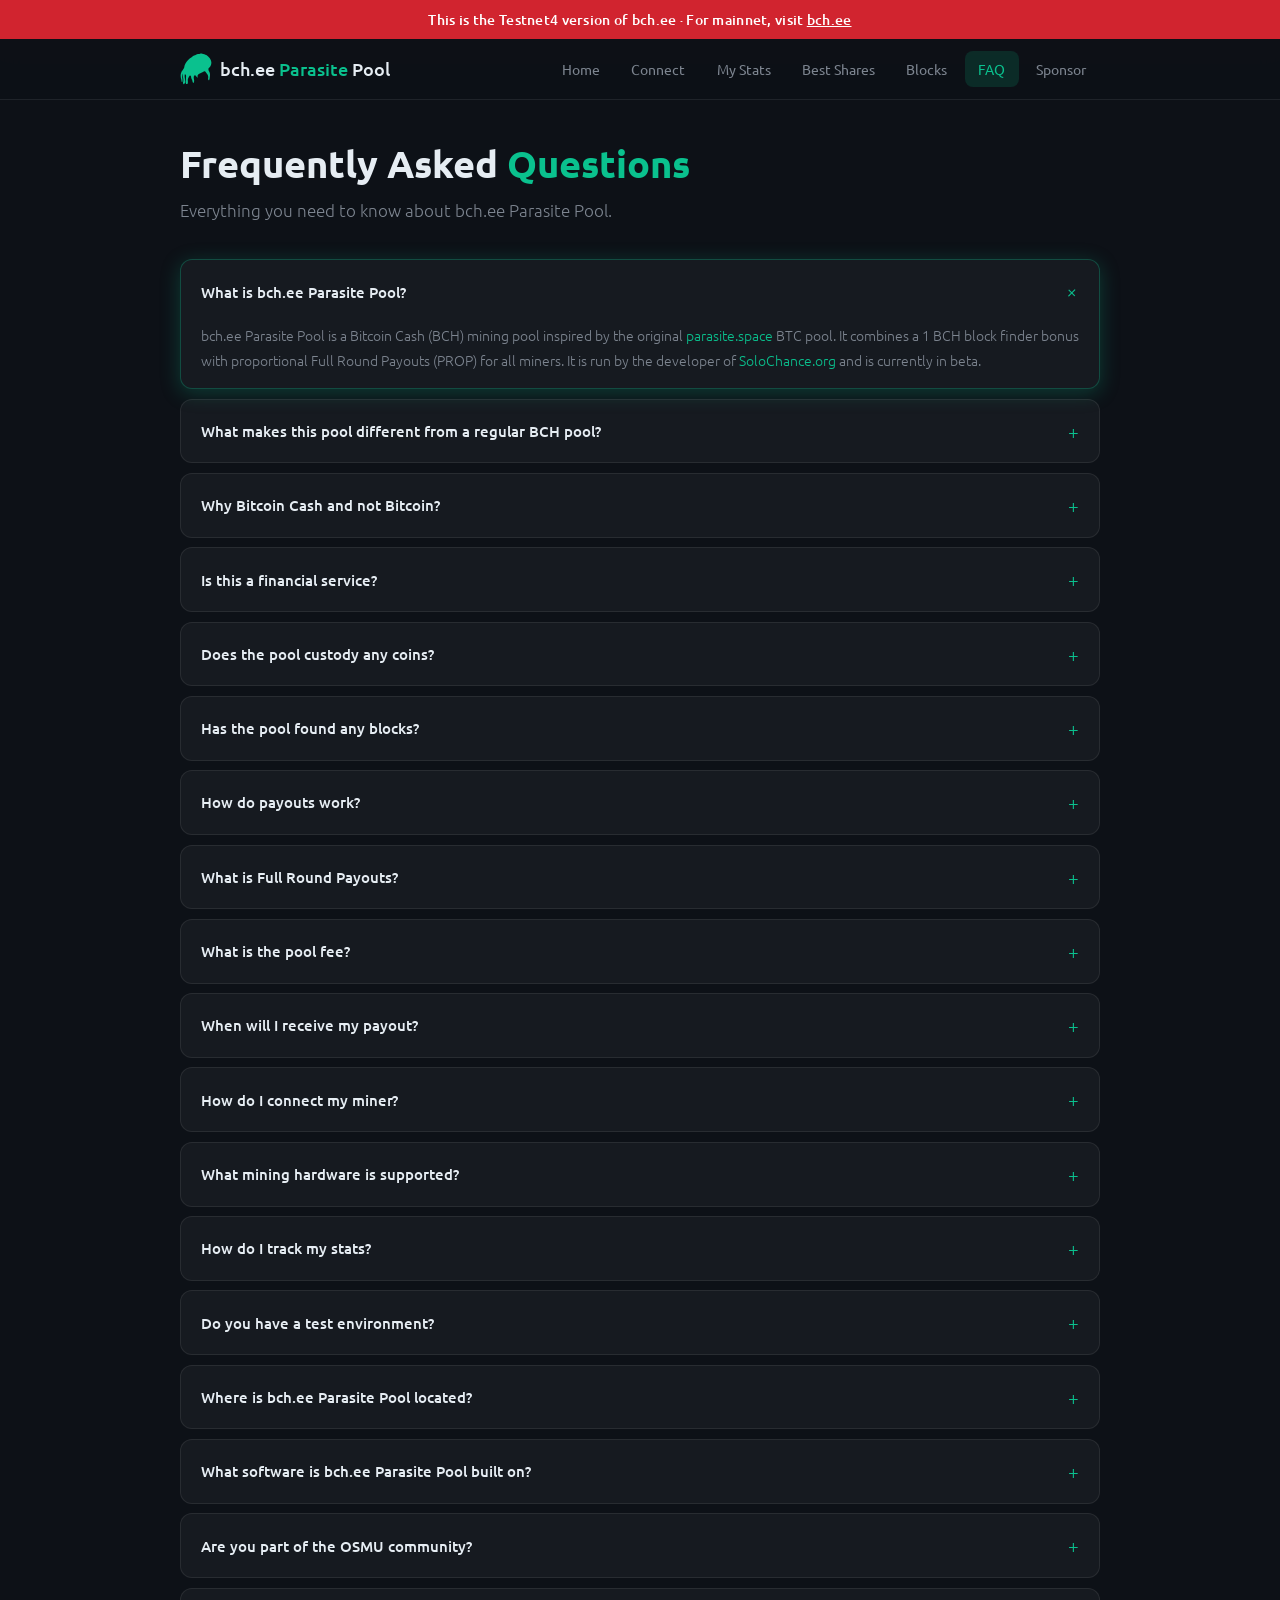
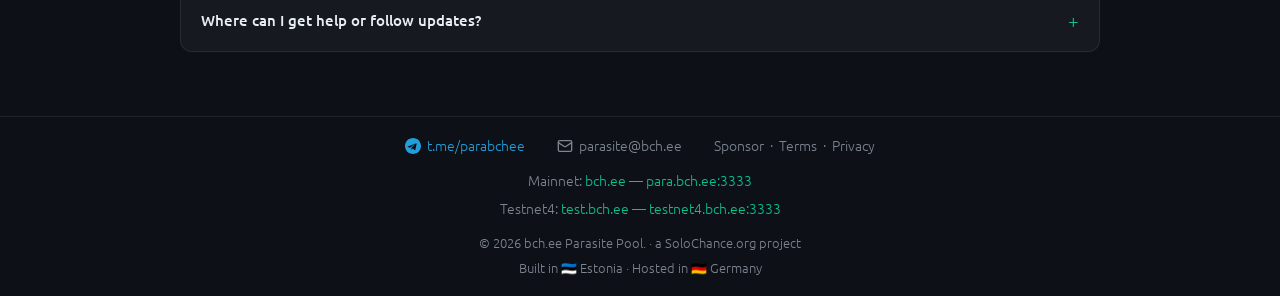
==== commit c16d31ef: "Add Sponsor page with paid banner, supporter list, and donations Introduce a Sponsor tier (1 BCH/yea" ====
--- a/faq.html
+++ b/faq.html
@@ -43,6 +43,7 @@
         <a href="/#bestshares" class="nav-btn">Best Shares</a>
         <a href="/#blocks" class="nav-btn">Blocks</a>
         <a href="/faq.html" class="nav-btn active">FAQ</a>
+        <a href="/sponsor.html" class="nav-btn">Sponsor</a>
       </nav>
     </div>
   </header>
@@ -175,6 +176,8 @@
         parasite@bch.ee
       </a>
       <span class="muted">
+        <a href="/sponsor.html" style="color:var(--muted);text-decoration:none;transition:color .2s" onmouseover="this.style.color='var(--accent)'" onmouseout="this.style.color='var(--muted)'">Sponsor</a>
+        &nbsp;·&nbsp;
         <a href="/terms.html" style="color:var(--muted);text-decoration:none;transition:color .2s" onmouseover="this.style.color='var(--accent)'" onmouseout="this.style.color='var(--muted)'">Terms</a>
         &nbsp;·&nbsp;
         <a href="/privacy.html" style="color:var(--muted);text-decoration:none;transition:color .2s" onmouseover="this.style.color='var(--accent)'" onmouseout="this.style.color='var(--muted)'">Privacy</a>
--- a/style.css
+++ b/style.css
@@ -124,6 +124,7 @@
   padding: .4rem .85rem;
   border-radius: var(--radius-sm);
   cursor: pointer;
+  text-decoration: none;
   transition: color .2s, background .2s;
 }
 
@@ -168,6 +169,206 @@
   font-size: 1.05rem;
   max-width: 580px;
 }
+
+.sponsor-banner {
+  position: relative;
+  overflow: hidden;
+  display: flex;
+  align-items: center;
+  gap: 1rem;
+  font-size: .8rem;
+  color: var(--muted);
+  background: linear-gradient(135deg, rgba(240, 180, 41, 0.08), rgba(240, 180, 41, 0.02));
+  border: 1px solid rgba(240, 180, 41, 0.3);
+  border-radius: var(--radius);
+  padding: .75rem 1.1rem;
+  margin-bottom: 1.5rem;
+  transition: transform .2s ease, box-shadow .2s ease, background .2s ease;
+}
+
+.sponsor-banner:hover {
+  transform: translateY(-3px);
+  box-shadow: 0 8px 32px rgba(240, 180, 41, 0.18);
+  background: linear-gradient(135deg, rgba(240, 180, 41, 0.12), rgba(240, 180, 41, 0.03));
+}
+
+.sponsor-banner-content {
+  display: flex;
+  flex-direction: column;
+  align-items: flex-start;
+  gap: .4rem;
+  flex: 1;
+  min-width: 0;
+}
+
+.sponsor-banner-icon {
+  flex-shrink: 0;
+  font-size: 2.75rem;
+  line-height: 1;
+}
+
+.sponsor-banner-text strong { color: var(--text); }
+
+.sponsor-banner-link {
+  color: var(--yellow);
+  text-decoration: none;
+  font-weight: 600;
+  white-space: nowrap;
+  transition: opacity .2s;
+}
+
+.sponsor-banner-link:hover { opacity: .75; }
+
+.sponsor-ribbon {
+  position: absolute;
+  top: 13px;
+  right: -34px;
+  width: 130px;
+  text-align: center;
+  background: var(--yellow);
+  color: #1a1300;
+  font-size: .62rem;
+  font-weight: 700;
+  text-transform: uppercase;
+  letter-spacing: .08em;
+  padding: .28rem 0;
+  transform: rotate(45deg);
+  box-shadow: 0 2px 6px rgba(0, 0, 0, .3);
+}
+
+/* ── Sponsor page ── */
+
+.sponsor-tier-grid {
+  display: grid;
+  grid-template-columns: 1fr;
+  gap: 1.25rem;
+  margin: 2rem 0;
+}
+
+.sponsor-tier {
+  position: relative;
+  overflow: hidden;
+  display: flex;
+  flex-direction: column;
+  align-items: flex-start;
+}
+
+.sponsor-tier-featured {
+  background: linear-gradient(135deg, rgba(240, 180, 41, 0.08), rgba(240, 180, 41, 0.02));
+  border-color: rgba(240, 180, 41, 0.3);
+}
+
+.sponsor-tier-price {
+  font-size: 1.7rem;
+  font-weight: 700;
+  color: var(--text);
+}
+
+.sponsor-tier-price span {
+  font-size: .82rem;
+  font-weight: 400;
+  color: var(--muted);
+}
+
+.sponsor-tier-name {
+  font-size: 1.05rem;
+  font-weight: 500;
+  margin: .3rem 0 .6rem;
+}
+
+.sponsor-tier-desc {
+  color: var(--muted);
+  font-size: .88rem;
+  line-height: 1.65;
+  margin-bottom: 1rem;
+}
+
+.sponsor-slot-box {
+  margin-bottom: 1rem;
+}
+
+.slot-available {
+  color: var(--accent);
+  font-size: .82rem;
+  font-weight: 500;
+}
+
+.sponsor-cta {
+  display: inline-block;
+  margin-top: auto;
+  background: var(--yellow);
+  color: #1a1300;
+  text-decoration: none;
+  font-size: .9rem;
+  font-weight: 500;
+  padding: .65rem 1.4rem;
+  border-radius: var(--radius-sm);
+  transition: opacity .2s, transform .15s;
+}
+
+.sponsor-cta-alt {
+  background: var(--accent);
+  color: #000;
+}
+
+.sponsor-cta:hover { opacity: .88; transform: translateY(-1px); }
+
+.supporter-list {
+  list-style: none;
+  display: grid;
+  grid-template-columns: 1fr;
+  gap: .4rem;
+  margin-bottom: 1.2rem;
+  width: 100%;
+}
+
+.supporter-slot {
+  display: flex;
+  align-items: center;
+  gap: .4rem;
+  font-size: .82rem;
+  padding: .4rem .6rem;
+  border: 1px dashed var(--border);
+  border-radius: var(--radius-sm);
+}
+
+.supporter-slot-num { color: var(--muted); }
+
+.donation-field {
+  display: flex;
+  align-items: center;
+  gap: .6rem;
+  background: var(--bg);
+  border: 1px solid var(--border);
+  border-radius: var(--radius-sm);
+  padding: .6rem .8rem;
+  width: 100%;
+}
+
+.donation-address {
+  flex: 1;
+  min-width: 0;
+  font-family: 'Ubuntu Mono', monospace;
+  font-size: .82rem;
+  color: var(--text);
+  overflow-wrap: anywhere;
+}
+
+.donation-copy-btn {
+  flex-shrink: 0;
+  background: var(--accent-dim);
+  color: var(--accent);
+  border: none;
+  font-family: 'Ubuntu', sans-serif;
+  font-size: .8rem;
+  font-weight: 500;
+  padding: .4rem .9rem;
+  border-radius: var(--radius-sm);
+  cursor: pointer;
+  transition: background .2s;
+}
+
+.donation-copy-btn:hover { background: var(--accent-glow); }
 
 .byline {
   display: inline-flex;
@@ -216,6 +417,8 @@
   margin-bottom: 1rem;
   margin-top: 0;
 }
+
+.section-title-gold { color: var(--yellow); }
 
 /* ── Cards ── */
 
@@ -787,12 +990,21 @@
 
 /* ── Block rows ── */
 
+/* Named-area grid instead of two wrapping flex columns, so the mobile
+   breakpoint below can rearrange the same elements (status pill next to
+   the height) without a different DOM structure per breakpoint — with
+   the old flex layout, the status pill lived in a second flex column
+   that wrapped as a whole block below the first once it ran out of
+   room, landing well below "Block #N" instead of next to it. */
 .block-row {
-  display: flex;
-  align-items: center;
-  justify-content: space-between;
-  gap: 1rem;
-  flex-wrap: wrap;
+  display: grid;
+  grid-template-columns: 1fr auto;
+  grid-template-areas:
+    "height status"
+    "hash   when"
+    "finder finder";
+  column-gap: 1rem;
+  row-gap: .3rem;
   padding: 1rem 1.5rem;
   background: var(--bg-card);
   border: 1px solid var(--border);
@@ -809,17 +1021,20 @@
   background: var(--bg-card-hover);
 }
 
-.block-row > div {
+.block-row > * {
   min-width: 0;
 }
 
 .block-height {
+  grid-area: height;
+  align-self: center;
   font-size: 1rem;
   font-weight: 500;
   color: var(--accent);
 }
 
 .block-hash {
+  grid-area: hash;
   font-family: 'Ubuntu Mono', monospace;
   font-size: .78rem;
   color: var(--muted);
@@ -832,7 +1047,13 @@
   overflow-wrap: anywhere;
 }
 
+.block-when { grid-area: when; justify-self: end; align-self: center; }
+.block-finder { grid-area: finder; }
+
 .block-status {
+  grid-area: status;
+  justify-self: end;
+  align-self: center;
   display: inline-block;
   font-size: .72rem;
   font-weight: 500;
@@ -1162,27 +1383,35 @@
 
 .bs-pending { color: var(--muted); opacity: .4; }
 
-/* Fixed layout + explicit column widths keep the wrapped address column
-   from forcing the whole table (and its wrapper) wider than the card. */
-#bestshares-table { table-layout: fixed; }
-#bestshares-table thead th:nth-child(1) { width: 7%; }
-#bestshares-table thead th:nth-child(2) { width: 25%; }
-#bestshares-table thead th:nth-child(3) { width: 13%; }
-#bestshares-table thead th:nth-child(4) { width: 13%; }
-#bestshares-table thead th:nth-child(5) { width: 13%; }
-#bestshares-table thead th:nth-child(6) { width: 17%; }
-#bestshares-table thead th:nth-child(7) { width: 12%; }
-
-/* Full (unmasked) addresses don't fit the fixed column on one line —
-   wrap instead of overflowing into neighboring cells. */
+/* Natural (auto) table layout, same as .workers-table on My Stats: columns
+   size to their content and the table can grow past the card's width, so
+   the wrapping div's overflow-x:auto scrolls horizontally only when it
+   actually needs to — and shows no scrollbar at all when everything fits. */
 #bestshares-table tbody td:nth-child(2) {
+  text-align: left;
+}
+
+/* Sized (and clamped) on the inner <code> rather than the <td> itself: a
+   table cell includes its own padding in a ch-based width (border-box),
+   which left less room for text than intended, and separately a table
+   cell's display:table-cell fights display:-webkit-box just enough to
+   let a sliver of a 4th line through the clamp. ~26ch fits a full address
+   in 2 lines on desktop; the mobile breakpoint below narrows that to
+   ~17ch (3 lines). table-layout:auto never shrinks a column below its
+   declared width on its own once scrolling is available — it just always
+   renders at that width and lets the table overflow — so getting an
+   actual 2-lines-wide/3-lines-narrow split needs this explicit breakpoint
+   rather than one fluid, auto-shrinking width. */
+.bs-address {
+  cursor: pointer;
+  display: -webkit-box;
+  -webkit-line-clamp: 3;
+  line-clamp: 3;
+  -webkit-box-orient: vertical;
+  overflow: hidden;
   white-space: normal;
   word-break: break-all;
-  text-align: left;
-}
-
-.bs-address {
-  cursor: pointer;
+  width: 26ch;
 }
 .bs-address:hover {
   color: var(--accent);
@@ -1460,4 +1689,18 @@
   .chart-fullscreen-btn { display: none; }
 
   .footer-inner { flex-direction: column; align-items: center; }
-}
+
+  .bs-address { width: 17ch; }
+
+  .block-row {
+    grid-template-columns: 1fr auto;
+    grid-template-areas:
+      "height status"
+      "hash   hash"
+      "when   when"
+      "finder finder";
+  }
+  .block-when { justify-self: start; }
+
+  .sponsor-banner-icon { font-size: 1.8rem; }
+}
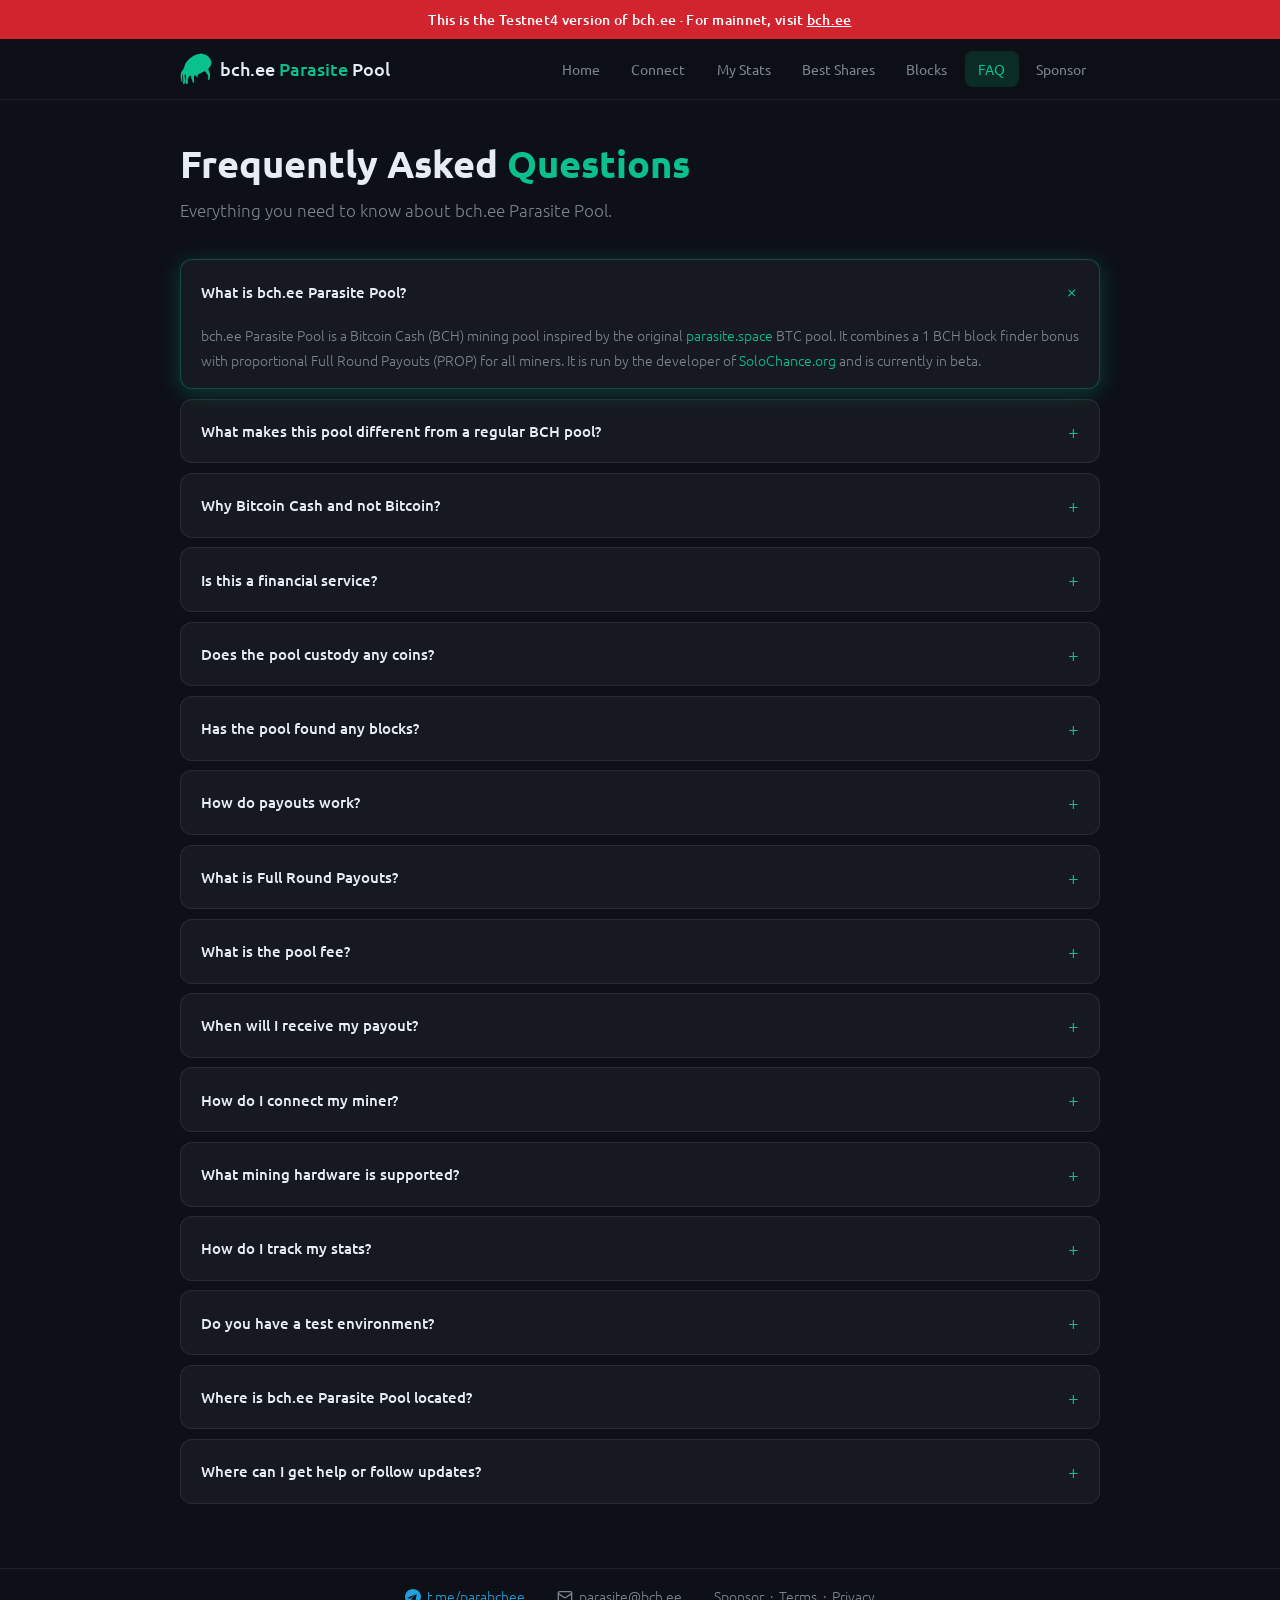
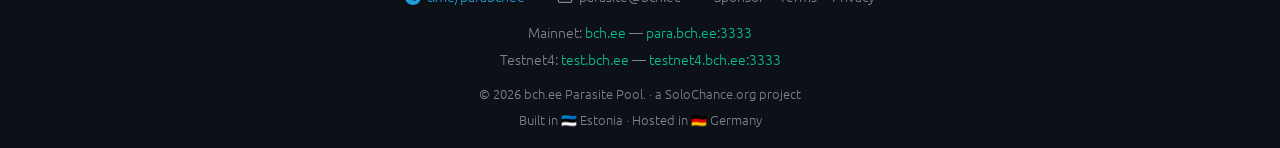
==== commit ca9492ee: "Show postponed shares on Best Shares, update fee copy to 2%, trim FAQ Best Shares now lists addresse" ====
--- a/faq.html
+++ b/faq.html
@@ -94,11 +94,11 @@
         <summary>How do payouts work?</summary>
         <p>Every time a block is found, three things happen:</p>
         <ol class="faq-ol">
-          <li><strong>1 BCH</strong> is paid to the miner who found the block, directly in the block's coinbase.</li>
-          <li><strong>99% of (Block Reward + Tx Fees − 1 BCH)</strong> is split proportionally (PROP) among all miners based on their shares submitted since the last block — no minimum, even 1 sat is paid.</li>
-          <li><strong>1%</strong> goes to the pool fee.</li>
+          <li><strong>2%</strong> of the full block reward (Block Reward + Tx Fees) is taken first, as the pool fee.</li>
+          <li><strong>1 BCH</strong> is paid to the miner who found the block, directly in the block's coinbase, from what's left after the fee.</li>
+          <li>The remaining balance is split proportionally (PROP) among all miners based on their shares submitted since the last block — no minimum, even 1 sat is paid.</li>
         </ol>
-        <p>The block finder receives both: the 1 BCH bonus, plus their own proportional share of the 99% like every other miner — all paid in that same coinbase transaction. It's fully trustless — no pool-side ledger to trust, and no ongoing bookkeeping.</p>
+        <p>The block finder receives both the 1 BCH bonus, plus their own proportional share of the remaining balance like every other miner — all paid in that same coinbase transaction. It's fully trustless — no pool-side ledger to trust, and no ongoing bookkeeping.</p>
       </details>
 
       <details class="faq-item">
@@ -108,7 +108,7 @@
 
       <details class="faq-item">
         <summary>What is the pool fee?</summary>
-        <p>The effective fee is approximately <strong>~0.7%</strong> of the full block reward. The 1 BCH finder bonus is paid completely fee-free. The 1% fee applies only to the remaining distributable reward — so on a 3.125 BCH block, the fee is taken from 2.125 BCH, not the full amount.</p>
+        <p>The pool fee is <strong>2%</strong> of the full block reward, taken first — before the 1 BCH finder bonus and miner payouts are calculated. So on a 3.125 BCH block, the fee is 0.0625 BCH.</p>
       </details>
 
       <details class="faq-item">
@@ -139,21 +139,6 @@
       <details class="faq-item">
         <summary>Where is bch.ee Parasite Pool located?</summary>
         <p>The pool server runs in Frankfurt, Germany. Invoicing and domain purchases are handled through Estonia, thanks to the <a href="https://e-resident.gov.ee" target="_blank" rel="noopener">Estonian e-Residency</a> programme, which allows individuals to access EU digital services without being a resident. The operator lives somewhere else.</p>
-      </details>
-
-      <details class="faq-item">
-        <summary>What software is bch.ee Parasite Pool built on?</summary>
-        <p>It is built on <a href="https://github.com/cculianu/asicseer-pool" target="_blank" rel="noopener">asicseer-pool</a>, with the necessary modifications made for our setup. Asicseer-pool itself is based on the industry-standard <a href="https://bitbucket.org/ckolivas/ckpool/src/master/" target="_blank" rel="noopener">ckpool</a> by Con Kolivas.</p>
-        <p>While on the subject — a sincere thank you to <a href="https://x.com/ckpooldev" target="_blank" rel="noopener">Con Kolivas</a>, the Prometheus of the solo mining space. None of this would exist without his foundational work.</p>
-      </details>
-
-      <details class="faq-item">
-        <summary>Are you part of the OSMU community?</summary>
-        <p><a href="https://osmu.wiki" target="_blank" rel="noopener">OSMU</a> (Open Source Miners United) is a community of people passionate about Bitcoin and open-source mining, built around the belief that knowledge should be shared openly. I was an active member in the early days — it shaped a lot of how I think about mining. Life got busy; learning a new language, preparing to migrate for a better life kept my calendar full, and I gradually became more of a read-only member. But the spirit of that community is very much part of why bch.ee Parasite Pool exists.</p>
-        <p>Honestly, one of the things I feel most held back by is something I had no say in — the passport I was born with. I didn't choose my country any more than anyone chooses where they're born. But the consequences are real: no visa to the US, no free movement in the Schengen area, no Bitcoin conferences in Europe or the UK. If I had been born a US, UK, or German citizen, I have no doubt things would have looked very different — I would have shown up, contributed in person, and been far more active. Until I naturalise somewhere that opens those doors, staying on the sidelines is simply the reality.</p>
-        <p>To make matters more absurd — even importing a $10 Bitaxe accessory is either outright forbidden or burdened with such substantial import taxes and fees that it becomes economically pointless. The hardware that the rest of the world tinkers with freely is effectively out of reach. Until my circumstances change, I'll be channelling my energy into my own products for fun, and my career to survive — and staying out of it.</p>
-        <p>Long story short, I really would like to be an active member, but until then I will be a read-only member and a silent fan.</p>
-        <p>I especially want to thank <a href="https://x.com/skot9000" target="_blank" rel="noopener">@skot9000</a>, <a href="https://x.com/wantclue" target="_blank" rel="noopener">@wantclue</a>, <a href="https://www.rgzen.com/index.php" target="_blank" rel="noopener">RGZ Electronics</a>, and <a href="https://www.thesolomining.co/" target="_blank" rel="noopener">The Solo Mining Co.</a> for their kind early help to me and everything they created in this space.</p>
       </details>
 
       <details class="faq-item">
@@ -254,7 +239,7 @@
         "name": "How do payouts work?",
         "acceptedAnswer": {
           "@type": "Answer",
-          "text": "Every time a block is found, three things happen: 1 BCH is paid to the miner who found the block, directly in the block's coinbase; 99% of (Block Reward + Tx Fees \u2212 1 BCH) is split proportionally (PROP) among all miners based on their shares submitted since the last block \u2014 no minimum, even 1 sat is paid; 1% goes to the pool fee. The block finder receives both: the 1 BCH bonus, plus their own proportional share of the 99% like every other miner \u2014 all paid in that same coinbase transaction. It's fully trustless \u2014 no pool-side ledger to trust, and no ongoing bookkeeping."
+          "text": "Every time a block is found, three things happen: 2% of the full block reward (Block Reward + Tx Fees) is taken first, as the pool fee; 1 BCH is paid to the miner who found the block, directly in the block's coinbase, from what's left after the fee; the remaining balance is split proportionally (PROP) among all miners based on their shares submitted since the last block \u2014 no minimum, even 1 sat is paid. The block finder receives both the 1 BCH bonus, plus their own proportional share of the remaining balance like every other miner \u2014 all paid in that same coinbase transaction. It's fully trustless \u2014 no pool-side ledger to trust, and no ongoing bookkeeping."
         }
       },
       {
@@ -270,7 +255,7 @@
         "name": "What is the pool fee?",
         "acceptedAnswer": {
           "@type": "Answer",
-          "text": "The effective fee is approximately ~0.7% of the full block reward. The 1 BCH finder bonus is paid completely fee-free. The 1% fee applies only to the remaining distributable reward \u2014 so on a 3.125 BCH block, the fee is taken from 2.125 BCH, not the full amount."
+          "text": "The pool fee is 2% of the full block reward, taken first \u2014 before the 1 BCH finder bonus and miner payouts are calculated. So on a 3.125 BCH block, the fee is 0.0625 BCH."
         }
       },
       {
@@ -319,14 +304,6 @@
         "acceptedAnswer": {
           "@type": "Answer",
           "text": "The pool server runs in Frankfurt, Germany. Invoicing and domain purchases are handled through Estonia, thanks to the Estonian e-Residency programme, which allows individuals to access EU digital services without being a resident. The operator lives somewhere else."
-        }
-      },
-      {
-        "@type": "Question",
-        "name": "What software is bch.ee Parasite Pool built on?",
-        "acceptedAnswer": {
-          "@type": "Answer",
-          "text": "It is built on asicseer-pool, with the necessary modifications made for our setup. Asicseer-pool itself is based on the industry-standard ckpool by Con Kolivas. While on the subject \u2014 a sincere thank you to Con Kolivas, the Prometheus of the solo mining space. None of this would exist without his foundational work."
         }
       },
       {
--- a/style.css
+++ b/style.css
@@ -176,8 +176,10 @@
   display: flex;
   align-items: center;
   gap: 1rem;
-  font-size: .8rem;
-  color: var(--muted);
+  font-size: .9rem;
+  color: var(--muted);
+  text-decoration: none;
+  cursor: pointer;
   background: linear-gradient(135deg, rgba(240, 180, 41, 0.08), rgba(240, 180, 41, 0.02));
   border: 1px solid rgba(240, 180, 41, 0.3);
   border-radius: var(--radius);
@@ -201,10 +203,10 @@
   min-width: 0;
 }
 
-.sponsor-banner-icon {
+.sponsor-banner-logo {
   flex-shrink: 0;
-  font-size: 2.75rem;
-  line-height: 1;
+  height: 44px;
+  width: auto;
 }
 
 .sponsor-banner-text strong { color: var(--text); }
@@ -231,9 +233,15 @@
   font-weight: 700;
   text-transform: uppercase;
   letter-spacing: .08em;
-  padding: .28rem 0;
+  padding: .28rem 0 .28rem 8px;
   transform: rotate(45deg);
   box-shadow: 0 2px 6px rgba(0, 0, 0, .3);
+}
+
+.sponsor-banner .sponsor-ribbon {
+  top: auto;
+  bottom: 13px;
+  transform: rotate(-45deg);
 }
 
 /* ── Sponsor page ── */
@@ -276,14 +284,16 @@
   margin: .3rem 0 .6rem;
 }
 
+.sponsor-tier-logo {
+  height: 56px;
+  width: auto;
+  margin: .3rem 0 .8rem;
+}
+
 .sponsor-tier-desc {
   color: var(--muted);
   font-size: .88rem;
   line-height: 1.65;
-  margin-bottom: 1rem;
-}
-
-.sponsor-slot-box {
   margin-bottom: 1rem;
 }
 
@@ -332,7 +342,84 @@
   border-radius: var(--radius-sm);
 }
 
+.supporter-slot-filled {
+  align-items: center;
+  border-style: solid;
+  padding: .6rem .6rem;
+}
+
+a.supporter-slot {
+  text-decoration: none;
+  color: inherit;
+  cursor: pointer;
+  transition: border-color .2s, transform .2s;
+}
+
+a.supporter-slot:hover {
+  border-color: var(--accent);
+  transform: translateY(-1px);
+}
+
 .supporter-slot-num { color: var(--muted); }
+
+.supporter-slot-logo-wrap {
+  flex-shrink: 0;
+  width: 106px;
+  display: inline-flex;
+  align-items: center;
+  justify-content: center;
+  background: #fff;
+  border-radius: var(--radius-sm);
+  padding: .55rem .8rem;
+}
+
+.supporter-slot-logo {
+  height: 56px;
+  width: auto;
+  display: block;
+}
+
+.supporter-link {
+  color: var(--text);
+  text-decoration: none;
+  line-height: 1.5;
+  transition: color .2s;
+}
+
+.supporter-link:hover { color: var(--accent); }
+
+.tier-table {
+  width: 100%;
+  border-collapse: collapse;
+  font-size: .85rem;
+}
+
+.tier-table th {
+  text-align: left;
+  color: var(--muted);
+  font-weight: 500;
+  text-transform: uppercase;
+  letter-spacing: .05em;
+  font-size: .75rem;
+  padding: .5rem .75rem;
+  border-bottom: 1px solid var(--border);
+  white-space: nowrap;
+}
+
+.tier-table td {
+  padding: .6rem .75rem;
+  border-bottom: 1px solid var(--border);
+  color: var(--text);
+  vertical-align: top;
+}
+
+.tier-table tr:last-child td { border-bottom: none; }
+
+.tier-table td:nth-child(1) { color: var(--accent); font-weight: 500; white-space: nowrap; }
+.tier-table td:nth-child(2),
+.tier-table td:nth-child(3) { color: var(--muted); white-space: nowrap; }
+.tier-table td:nth-child(4) { color: var(--muted); min-width: 200px; }
+.tier-table td:nth-child(5) { color: var(--muted); white-space: nowrap; }
 
 .donation-field {
   display: flex;
@@ -1107,28 +1194,6 @@
   background: var(--bg-card);
 }
 
-.chart-card.fullscreen {
-  position: fixed;
-  inset: 0;
-  z-index: 500;
-  margin: 0;
-  border-radius: 0;
-  display: flex;
-  flex-direction: column;
-  background: var(--bg);
-  backdrop-filter: none;
-  -webkit-backdrop-filter: none;
-}
-
-.chart-card.fullscreen .chart-wrap {
-  flex: 1 1 auto;
-  height: auto;
-}
-
-body.chart-fullscreen-lock {
-  overflow: hidden;
-}
-
 .chart-header {
   display: flex;
   align-items: baseline;
@@ -1157,32 +1222,6 @@
   font-size: .78rem;
   color: var(--muted);
 }
-
-.chart-fullscreen-btn {
-  display: inline-flex;
-  align-items: center;
-  justify-content: center;
-  width: 1.75rem;
-  height: 1.75rem;
-  padding: 0;
-  background: transparent;
-  border: 1px solid var(--border);
-  border-radius: var(--radius-sm);
-  color: var(--muted);
-  cursor: pointer;
-  transition: color .2s, border-color .2s, background .2s;
-}
-
-.chart-fullscreen-btn:hover,
-.chart-fullscreen-btn.active {
-  color: var(--accent);
-  border-color: var(--accent);
-  background: var(--accent-dim);
-}
-
-.chart-fullscreen-btn .icon-compress { display: none; }
-.chart-fullscreen-btn.active .icon-expand { display: none; }
-.chart-fullscreen-btn.active .icon-compress { display: block; }
 
 .legend-item {
   display: inline-flex;
@@ -1382,6 +1421,39 @@
 .workers-table th:not(:first-child) { text-align: right; }
 
 .bs-pending { color: var(--muted); opacity: .4; }
+
+/* :first-child to match (and win the tie-break against, via source order)
+   .workers-table td:first-child's max-width/ellipsis/nowrap — this row's
+   single colspan="7" td is always its row's first child. */
+.bs-cutoff-row td:first-child {
+  padding: .55rem 1rem;
+  max-width: none;
+  overflow: visible;
+  text-overflow: clip;
+  white-space: normal;
+  border-top: 2px solid var(--accent);
+  border-bottom: 1px solid rgba(10, 193, 142, .35);
+  background: transparent;
+}
+
+.bs-cutoff-inner {
+  display: flex;
+  align-items: center;
+  gap: .6rem;
+  color: var(--accent);
+  font-family: 'Ubuntu Mono', monospace;
+  font-size: .72rem;
+  font-weight: 600;
+  text-transform: uppercase;
+  letter-spacing: .05em;
+  white-space: normal;
+}
+
+.bs-cutoff-line {
+  flex: 1;
+  height: 1px;
+  background: rgba(10, 193, 142, .5);
+}
 
 /* Natural (auto) table layout, same as .workers-table on My Stats: columns
    size to their content and the table can grow past the card's width, so
@@ -1686,7 +1758,6 @@
   .connect-label { min-width: unset; }
 
   .chart-wrap { height: 170px; }
-  .chart-fullscreen-btn { display: none; }
 
   .footer-inner { flex-direction: column; align-items: center; }
 
@@ -1702,5 +1773,5 @@
   }
   .block-when { justify-self: start; }
 
-  .sponsor-banner-icon { font-size: 1.8rem; }
-}
+  .sponsor-banner-logo { height: 32px; }
+}
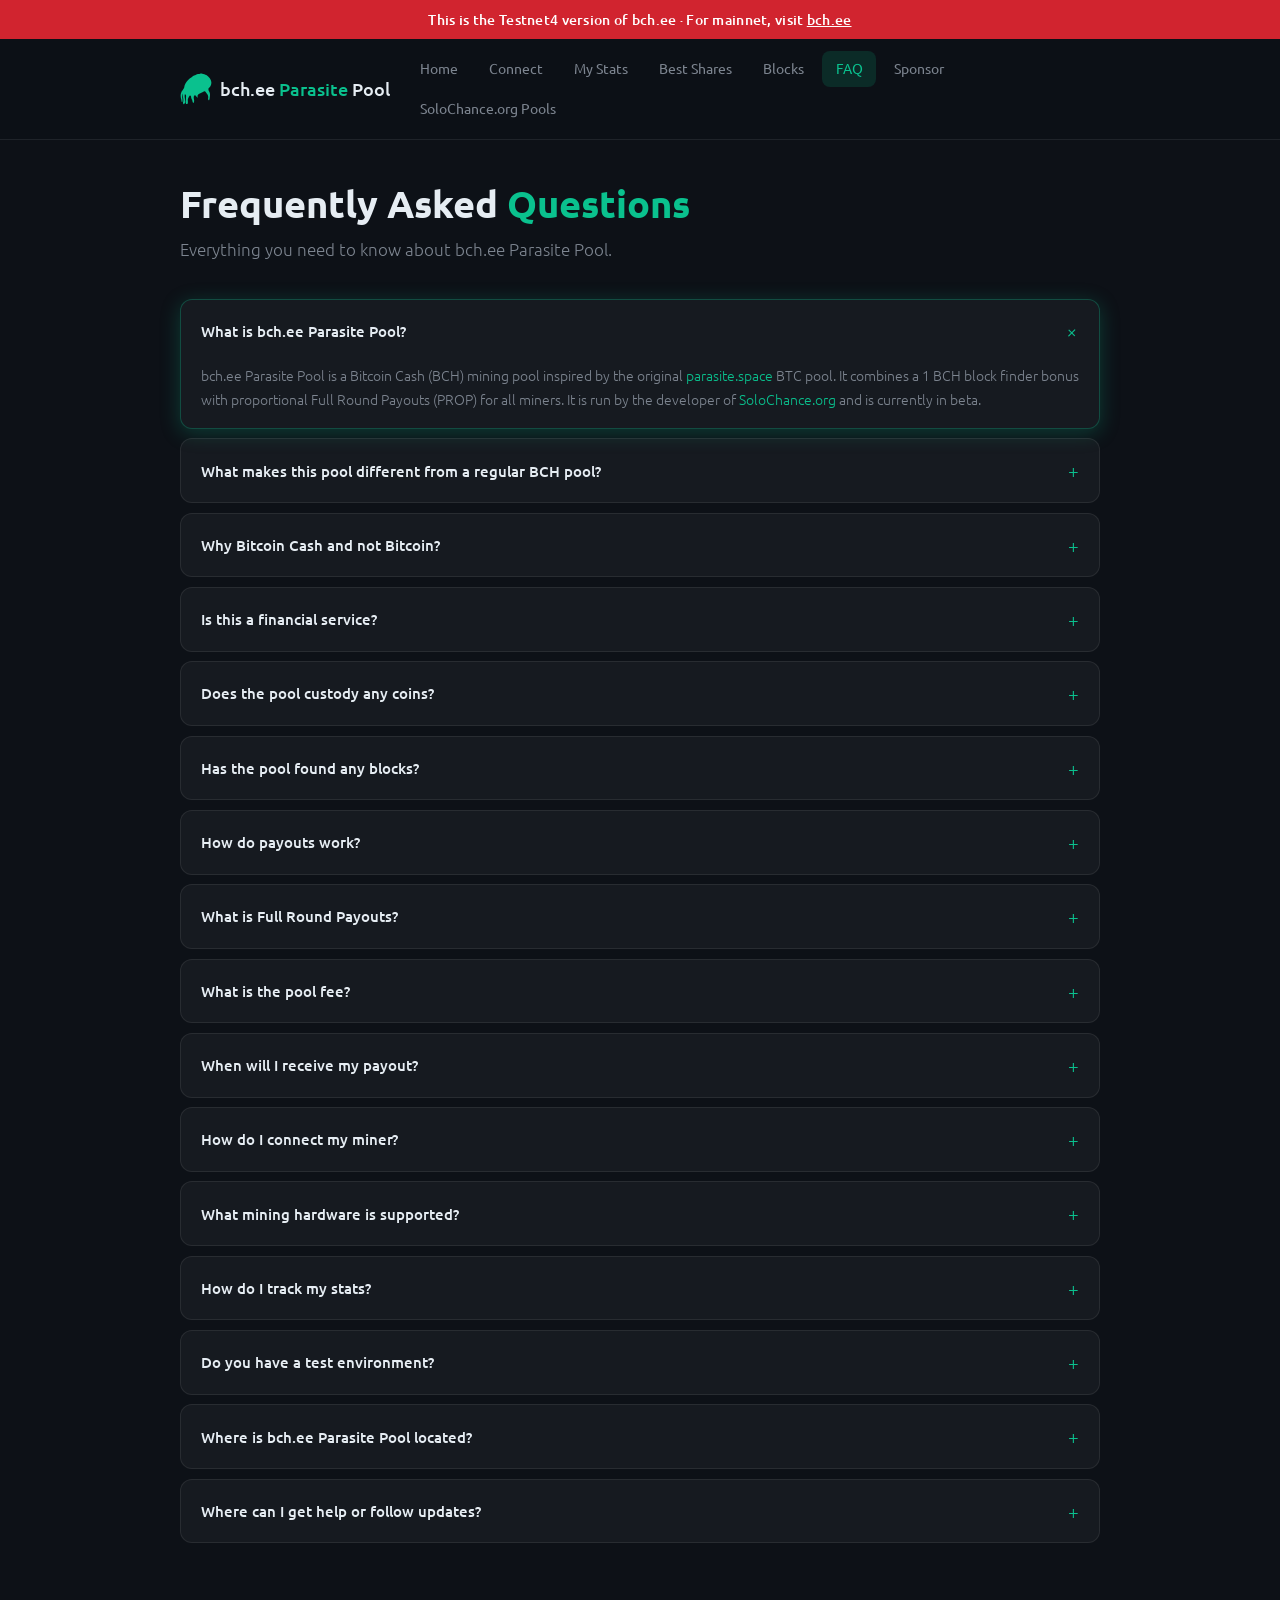
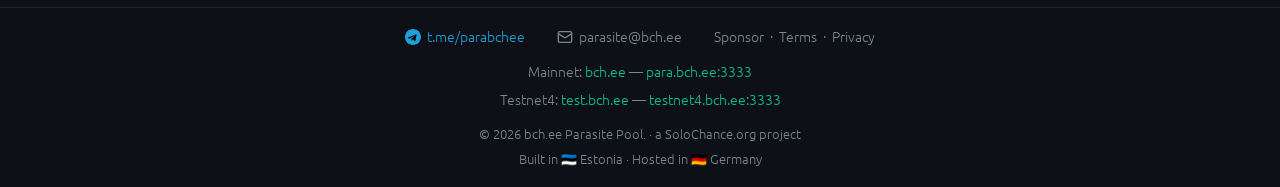
==== commit e0252831: "Add SoloChance.org Pools page and fix a few visual bugs it exposed New solochance-pools.html cross-l" ====
--- a/faq.html
+++ b/faq.html
@@ -7,16 +7,12 @@
   <meta name="description" content="Frequently asked questions about bch.ee Parasite Pool — how payouts work, fees, hardware, Full Round Payouts, and how to connect your miner." />
   <meta property="og:title" content="FAQ — bch.ee Parasite Pool" />
   <meta property="og:description" content="Everything you need to know about bch.ee Parasite Pool — payouts, fees, hardware support, and how to get started mining Bitcoin Cash." />
-  <meta property="og:image" content="https://test.bch.ee/og-image.png" />
-  <meta property="og:image:width" content="1200" />
-  <meta property="og:image:height" content="630" />
   <meta property="og:url" content="https://test.bch.ee/faq.html" />
   <meta property="og:type" content="website" />
   <meta property="og:site_name" content="bch.ee Parasite Pool" />
-  <meta name="twitter:card" content="summary_large_image" />
+  <meta name="twitter:card" content="summary" />
   <meta name="twitter:title" content="FAQ — bch.ee Parasite Pool" />
   <meta name="twitter:description" content="Frequently asked questions about bch.ee Parasite Pool — how payouts work, fees, hardware, Full Round Payouts, and how to connect your miner." />
-  <meta name="twitter:image" content="https://test.bch.ee/og-image.png" />
   <link rel="canonical" href="https://test.bch.ee/faq.html" />
   <link rel="icon" type="image/x-icon" href="favicon.ico" />
   <link rel="icon" type="image/svg+xml" href="logo.svg" />
@@ -44,6 +40,7 @@
         <a href="/#blocks" class="nav-btn">Blocks</a>
         <a href="/faq.html" class="nav-btn active">FAQ</a>
         <a href="/sponsor.html" class="nav-btn">Sponsor</a>
+        <a href="/solochance-pools.html" class="nav-btn">SoloChance.org Pools</a>
       </nav>
     </div>
   </header>
--- a/style.css
+++ b/style.css
@@ -90,7 +90,9 @@
   display: flex;
   align-items: center;
   justify-content: space-between;
-  height: 60px;
+  min-height: 60px;
+  padding-top: .75rem;
+  padding-bottom: .75rem;
   gap: 1rem;
 }
 
@@ -606,6 +608,55 @@
   font-size: .9rem;
 }
 
+.info-desc a {
+  color: var(--accent);
+  text-decoration: none;
+}
+.info-desc a:hover { text-decoration: underline; }
+
+.inspiration-box {
+  background: rgba(79, 70, 229, 0.12);
+  border: 1px solid rgba(79, 70, 229, 0.25);
+  border-radius: var(--radius-sm);
+  padding: .65rem .85rem;
+  margin-bottom: .85rem;
+}
+
+.inspiration-box .stat-label {
+  color: #a5a0f5;
+  margin-bottom: .3rem;
+}
+
+.inspiration-box p {
+  margin: 0;
+  font-size: .85rem;
+  color: var(--muted);
+}
+
+.first-block-box {
+  background: var(--accent-dim);
+  border: 1px solid rgba(10, 193, 142, 0.25);
+  border-radius: var(--radius-sm);
+  padding: .65rem .85rem;
+  margin-bottom: .85rem;
+}
+
+.first-block-box .stat-label {
+  color: var(--accent);
+  margin-bottom: .3rem;
+}
+
+.first-block-box p {
+  margin: 0;
+  font-size: .85rem;
+  color: var(--muted);
+}
+
+.first-block-box a {
+  color: var(--accent);
+  text-decoration: none;
+}
+.first-block-box a:hover { text-decoration: underline; }
 
 .payout-order {
   margin-top: .65rem;
